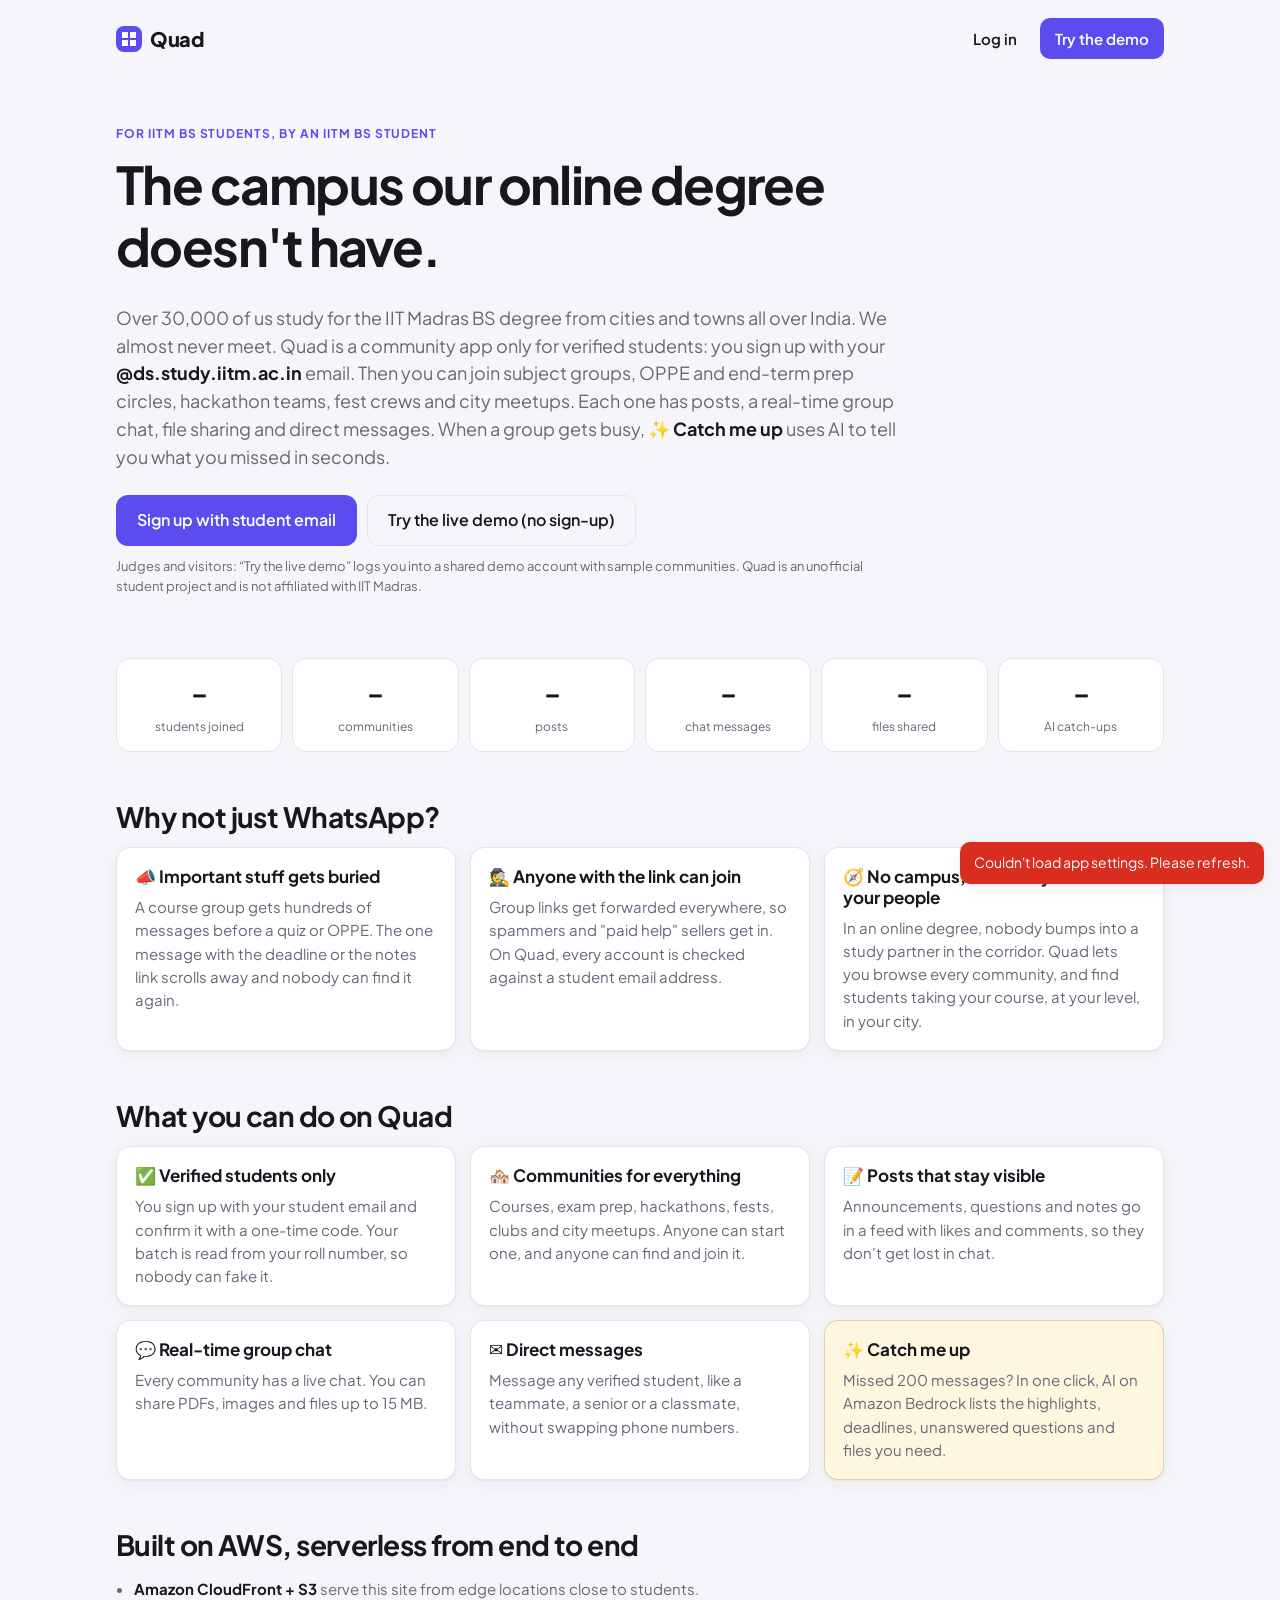
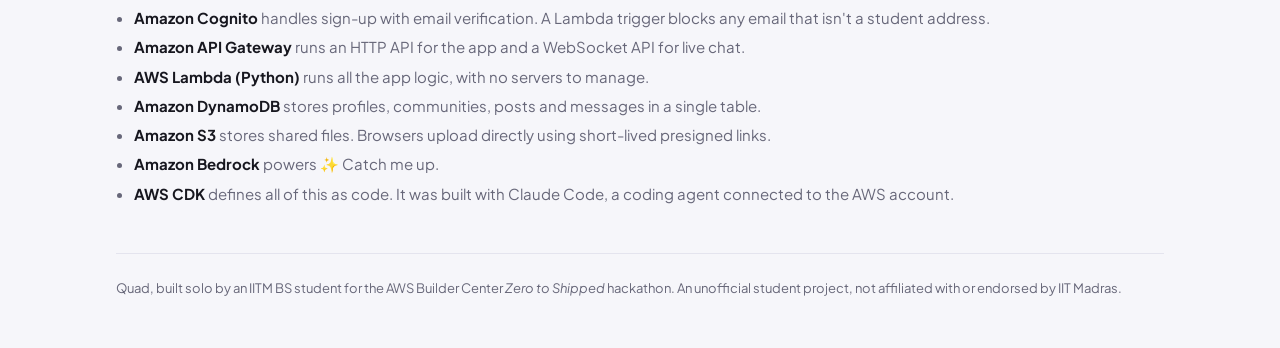
==== frontend/index.html @ baec516e "Quad: community app for IITM BS students (backend, CDK infra, frontend, seed) Co-Authored-By: Claude" ====
<!doctype html>
<html lang="en">
<head>
  <meta charset="utf-8">
  <meta name="viewport" content="width=device-width, initial-scale=1">
  <title>Quad — IITM BS student community</title>
  <meta name="description" content="Quad is a community app only for verified IIT Madras BS degree students: course groups, exam prep, hackathon teams, fests and city meetups with posts, real-time group chat, file sharing, direct messages and an AI 'Catch me up' that summarises what you missed. Built on AWS. Unofficial student project.">
  <meta property="og:title" content="Quad — the campus our online degree doesn't have">
  <meta property="og:description" content="Verified-students-only communities with posts, real-time chat, file sharing, DMs and AI catch-ups. Built on AWS.">
  <meta name="theme-color" content="#5b4cf0">
  <link rel="icon" href="data:image/svg+xml,%3Csvg xmlns='http://www.w3.org/2000/svg' viewBox='0 0 64 64'%3E%3Crect width='64' height='64' rx='16' fill='%235b4cf0'/%3E%3Cpath d='M18 18h12v12H18zM34 18h12v12H34zM18 34h12v12H18zM34 34h12v12H34z' fill='white'/%3E%3C/svg%3E">
  <link rel="preconnect" href="https://fonts.googleapis.com">
  <link rel="preconnect" href="https://fonts.gstatic.com" crossorigin>
  <link href="https://fonts.googleapis.com/css2?family=Plus+Jakarta+Sans:wght@400;500;600;700;800&display=swap" rel="stylesheet">
  <link rel="stylesheet" href="styles.css">
</head>
<body>

<!-- ================= Public landing page (readable without JavaScript or login) ================= -->
<div id="landing">
  <header class="lp-nav">
    <a class="brand" href="#"><span class="logo"></span>Quad</a>
    <nav>
      <button class="btn ghost" data-action="open-login">Log in</button>
      <button class="btn primary" data-action="demo">Try the demo</button>
    </nav>
  </header>

  <main>
    <section class="hero">
      <p class="eyebrow">For IITM BS students, by an IITM BS student</p>
      <h1>The campus our online degree doesn't have.</h1>
      <p class="lead">Over 30,000 of us study for the IIT Madras BS degree from cities and towns all over India. We almost never meet.
        Quad is a community app only for verified students: you sign up with your <b>@ds.study.iitm.ac.in</b> email.
        Then you can join subject groups, OPPE and end-term prep circles, hackathon teams, fest crews and city meetups.
        Each one has posts, a real-time group chat, file sharing and direct messages.
        When a group gets busy, <strong>✨ Catch me up</strong> uses AI to tell you what you missed in seconds.</p>
      <div class="cta-row">
        <button class="btn primary lg" data-action="open-signup">Sign up with student email</button>
        <button class="btn outline lg" data-action="demo">Try the live demo (no sign-up)</button>
      </div>
      <p class="fine">Judges and visitors: “Try the live demo” logs you into a shared demo account with sample communities.
        Quad is an unofficial student project and is not affiliated with IIT Madras.</p>
    </section>

    <section class="stats" aria-label="Live usage">
      <div><b data-stat="users">–</b><span>students joined</span></div>
      <div><b data-stat="communities">–</b><span>communities</span></div>
      <div><b data-stat="posts">–</b><span>posts</span></div>
      <div><b data-stat="messages">–</b><span>chat messages</span></div>
      <div><b data-stat="files">–</b><span>files shared</span></div>
      <div><b data-stat="catchups">–</b><span>AI catch-ups</span></div>
    </section>

    <section class="block">
      <h2>Why not just WhatsApp?</h2>
      <div class="grid3">
        <article class="card">
          <h3>📣 Important stuff gets buried</h3>
          <p>A course group gets hundreds of messages before a quiz or OPPE. The one message with the deadline or the notes link scrolls away and nobody can find it again.</p>
        </article>
        <article class="card">
          <h3>🕵️ Anyone with the link can join</h3>
          <p>Group links get forwarded everywhere, so spammers and "paid help" sellers get in. On Quad, every account is checked against a student email address.</p>
        </article>
        <article class="card">
          <h3>🧭 No campus, so no way to find your people</h3>
          <p>In an online degree, nobody bumps into a study partner in the corridor. Quad lets you browse every community, and find students taking your course, at your level, in your city.</p>
        </article>
      </div>
    </section>

    <section class="block">
      <h2>What you can do on Quad</h2>
      <div class="grid3">
        <article class="card"><h3>✅ Verified students only</h3><p>You sign up with your student email and confirm it with a one-time code. Your batch is read from your roll number, so nobody can fake it.</p></article>
        <article class="card"><h3>🏘️ Communities for everything</h3><p>Courses, exam prep, hackathons, fests, clubs and city meetups. Anyone can start one, and anyone can find and join it.</p></article>
        <article class="card"><h3>📝 Posts that stay visible</h3><p>Announcements, questions and notes go in a feed with likes and comments, so they don't get lost in chat.</p></article>
        <article class="card"><h3>💬 Real-time group chat</h3><p>Every community has a live chat. You can share PDFs, images and files up to 15 MB.</p></article>
        <article class="card"><h3>✉️ Direct messages</h3><p>Message any verified student, like a teammate, a senior or a classmate, without swapping phone numbers.</p></article>
        <article class="card ai"><h3>✨ Catch me up</h3><p>Missed 200 messages? In one click, AI on Amazon Bedrock lists the highlights, deadlines, unanswered questions and files you need.</p></article>
      </div>
    </section>

    <section class="block">
      <h2>Built on AWS, serverless from end to end</h2>
      <ul class="aws">
        <li><b>Amazon CloudFront + S3</b> serve this site from edge locations close to students.</li>
        <li><b>Amazon Cognito</b> handles sign-up with email verification. A Lambda trigger blocks any email that isn't a student address.</li>
        <li><b>Amazon API Gateway</b> runs an HTTP API for the app and a WebSocket API for live chat.</li>
        <li><b>AWS Lambda (Python)</b> runs all the app logic, with no servers to manage.</li>
        <li><b>Amazon DynamoDB</b> stores profiles, communities, posts and messages in a single table.</li>
        <li><b>Amazon S3</b> stores shared files. Browsers upload directly using short-lived presigned links.</li>
        <li><b>Amazon Bedrock</b> powers ✨ Catch me up.</li>
        <li><b>AWS CDK</b> defines all of this as code. It was built with Claude Code, a coding agent connected to the AWS account.</li>
      </ul>
    </section>
  </main>

  <footer class="lp-foot">
    <p>Quad, built solo by an IITM BS student for the AWS Builder Center <em>Zero to Shipped</em> hackathon.
      An unofficial student project, not affiliated with or endorsed by IIT Madras.</p>
  </footer>
</div>

<!-- ================= App (after login) ================= -->
<div id="app" hidden>
  <aside id="sidebar">
    <a class="brand" href="#/"><span class="logo"></span>Quad</a>
    <nav class="side-nav">
      <a href="#/" data-nav="home">🏠 <span>Home</span></a>
      <a href="#/explore" data-nav="explore">🧭 <span>Explore</span></a>
      <a href="#/messages" data-nav="messages">💬 <span>Messages</span> <i id="dm-badge" class="badge" hidden></i></a>
      <a href="#/me" data-nav="me">👤 <span>Profile</span></a>
    </nav>
    <p class="side-label">Your communities</p>
    <div id="my-comms" class="side-comms"></div>
    <div class="side-foot">
      <div id="side-me"></div>
      <button class="btn ghost sm" data-action="logout">Log out</button>
    </div>
  </aside>
  <div id="scrim" data-action="close-menu"></div>
  <div class="main-wrap">
    <header class="topbar">
      <button class="icon-btn" data-action="open-menu" aria-label="Menu">☰</button>
      <a class="brand" href="#/"><span class="logo"></span>Quad</a>
      <span></span>
    </header>
    <div id="demo-banner" class="demo-banner" hidden>
      👋 You're in the shared <b>demo account</b>. To get your own profile, <a href="#" data-action="logout-signup">sign up with your college email</a>.
    </div>
    <main id="view"></main>
  </div>
</div>

<dialog id="modal"><div id="modal-body"></div></dialog>
<div id="toasts"></div>

<noscript><p class="noscript">Quad needs JavaScript to run the app. Everything above describes what it does.</p></noscript>
<script type="module" src="app.js"></script>
</body>
</html>
---- frontend/styles.css ----
:root {
  --bg: #f6f6fa;
  --surface: #ffffff;
  --surface-2: #f0f0f6;
  --text: #17171f;
  --muted: #676779;
  --border: #e4e4ee;
  --primary: #5b4cf0;
  --primary-soft: #ecebff;
  --primary-ink: #ffffff;
  --ai: #c27803;
  --ai-soft: #fff6e0;
  --danger: #d92d20;
  --ok: #12804a;
  --radius: 14px;
  --shadow: 0 1px 2px rgba(20, 20, 40, .05), 0 4px 16px rgba(20, 20, 40, .05);
  --font: "Plus Jakarta Sans", system-ui, -apple-system, "Segoe UI", Roboto, sans-serif;
}
@media (prefers-color-scheme: dark) {
  :root {
    --bg: #0e0e13;
    --surface: #17171f;
    --surface-2: #20202b;
    --text: #ececf4;
    --muted: #9b9bb0;
    --border: #2b2b38;
    --primary: #8b7dff;
    --primary-soft: #26234a;
    --primary-ink: #0e0e13;
    --ai: #f5b84a;
    --ai-soft: #2d2412;
    --danger: #ff6b5e;
    --ok: #4ade80;
    --shadow: 0 1px 2px rgba(0, 0, 0, .3);
  }
}

* { box-sizing: border-box; }
html, body { margin: 0; }
body { background: var(--bg); color: var(--text); font: 15px/1.55 var(--font); -webkit-font-smoothing: antialiased; }
a { color: var(--primary); text-decoration: none; }
a:hover { text-decoration: underline; }
h1, h2, h3 { line-height: 1.2; margin: 0 0 .5em; }
p { margin: 0 0 .75em; }
img { max-width: 100%; }
[hidden] { display: none !important; }

/* ---------- buttons & inputs ---------- */
.btn { font: inherit; font-weight: 600; border: 1px solid transparent; border-radius: 10px; padding: 8px 14px; cursor: pointer; background: var(--surface-2); color: var(--text); display: inline-flex; align-items: center; gap: 6px; white-space: nowrap; }
.btn:hover { filter: brightness(.97); }
.btn:disabled { opacity: .55; cursor: default; }
.btn.primary { background: var(--primary); color: var(--primary-ink); }
.btn.outline { background: transparent; border-color: var(--border); }
.btn.ghost { background: transparent; }
.btn.ai { background: var(--ai-soft); color: var(--ai); border-color: color-mix(in srgb, var(--ai) 35%, transparent); }
.btn.danger { color: var(--danger); }
.btn.lg { padding: 12px 20px; font-size: 16px; border-radius: 12px; }
.btn.sm { padding: 5px 10px; font-size: 13px; }
.icon-btn { font: inherit; background: none; border: 0; font-size: 20px; cursor: pointer; color: var(--text); padding: 6px 10px; border-radius: 8px; }
.icon-btn:hover { background: var(--surface-2); }

input, textarea, select { font: inherit; color: var(--text); background: var(--surface); border: 1px solid var(--border); border-radius: 10px; padding: 9px 12px; width: 100%; }
textarea { resize: vertical; min-height: 44px; }
input:focus, textarea:focus, select:focus { outline: 2px solid color-mix(in srgb, var(--primary) 45%, transparent); border-color: var(--primary); }
label { display: block; font-weight: 600; font-size: 13px; margin: 12px 0 4px; }
.hint { color: var(--muted); font-size: 13px; }
.error { color: var(--danger); font-size: 14px; min-height: 1em; }

.brand { display: inline-flex; align-items: center; gap: 8px; font-weight: 800; font-size: 20px; color: var(--text); letter-spacing: -.02em; }
.brand:hover { text-decoration: none; }
.logo { width: 26px; height: 26px; border-radius: 8px; background: var(--primary); display: inline-block; position: relative; }
.logo::after { content: ""; position: absolute; inset: 6px; background:
  linear-gradient(var(--primary-ink), var(--primary-ink)) 0 0 / 6px 6px no-repeat,
  linear-gradient(var(--primary-ink), var(--primary-ink)) 100% 0 / 6px 6px no-repeat,
  linear-gradient(var(--primary-ink), var(--primary-ink)) 0 100% / 6px 6px no-repeat,
  linear-gradient(var(--primary-ink), var(--primary-ink)) 100% 100% / 6px 6px no-repeat; }

/* ---------- landing ---------- */
#landing { max-width: 1080px; margin: 0 auto; padding: 0 16px; }
.lp-nav { display: flex; justify-content: space-between; align-items: center; padding: 18px 0; }
.lp-nav nav { display: flex; gap: 8px; }
.hero { padding: 48px 0 24px; max-width: 780px; }
.hero h1 { font-size: clamp(32px, 5vw, 52px); letter-spacing: -.03em; }
.eyebrow { color: var(--primary); font-weight: 700; text-transform: uppercase; letter-spacing: .08em; font-size: 12px; }
.lead { font-size: 18px; color: var(--muted); }
.lead b, .lead strong { color: var(--text); }
.cta-row { display: flex; flex-wrap: wrap; gap: 10px; margin: 24px 0 10px; }
.fine { color: var(--muted); font-size: 13px; }
.stats { display: grid; grid-template-columns: repeat(6, 1fr); gap: 10px; margin: 28px 0; }
.stats div { background: var(--surface); border: 1px solid var(--border); border-radius: var(--radius); padding: 14px; text-align: center; }
.stats b { display: block; font-size: 26px; letter-spacing: -.02em; }
.stats span { color: var(--muted); font-size: 12px; }
.block { margin: 48px 0; }
.block h2 { font-size: 28px; letter-spacing: -.02em; }
.grid3 { display: grid; grid-template-columns: repeat(3, 1fr); gap: 14px; }
.card { background: var(--surface); border: 1px solid var(--border); border-radius: var(--radius); padding: 18px; box-shadow: var(--shadow); }
.card h3 { font-size: 17px; }
.card p { color: var(--muted); margin: 0; }
.card.ai { background: var(--ai-soft); border-color: color-mix(in srgb, var(--ai) 30%, transparent); }
.aws { padding-left: 18px; color: var(--muted); }
.aws li { margin: 6px 0; }
.aws b { color: var(--text); }
.lp-foot { border-top: 1px solid var(--border); padding: 24px 0 40px; color: var(--muted); font-size: 13px; }
@media (max-width: 820px) { .grid3 { grid-template-columns: 1fr; } .stats { grid-template-columns: repeat(3, 1fr); } }

/* ---------- app shell ---------- */
#app { display: flex; min-height: 100vh; }
#sidebar { width: 260px; flex-shrink: 0; background: var(--surface); border-right: 1px solid var(--border); padding: 18px 14px; display: flex; flex-direction: column; gap: 6px; position: sticky; top: 0; height: 100vh; overflow-y: auto; }
#sidebar .brand { padding: 0 8px 12px; }
.side-nav a, .side-comms a { display: flex; align-items: center; gap: 10px; padding: 8px 10px; border-radius: 10px; color: var(--text); font-weight: 500; }
.side-nav a:hover, .side-comms a:hover { background: var(--surface-2); text-decoration: none; }
.side-nav a.active, .side-comms a.active { background: var(--primary-soft); color: var(--primary); font-weight: 700; }
.side-label { margin: 16px 10px 4px; font-size: 12px; font-weight: 700; color: var(--muted); text-transform: uppercase; letter-spacing: .06em; }
.side-comms { display: flex; flex-direction: column; gap: 2px; }
.side-comms a span { overflow: hidden; text-overflow: ellipsis; white-space: nowrap; }
.side-foot { margin-top: auto; padding-top: 12px; border-top: 1px solid var(--border); display: flex; align-items: center; justify-content: space-between; gap: 8px; }
.badge { background: var(--danger); color: #fff; font-style: normal; font-size: 11px; font-weight: 700; border-radius: 99px; padding: 1px 7px; margin-left: auto; }
.main-wrap { flex: 1; min-width: 0; display: flex; flex-direction: column; }
.topbar { display: none; }
#view { padding: 24px; max-width: 920px; width: 100%; margin: 0 auto; flex: 1; display: flex; flex-direction: column; }
#scrim { display: none; }
.demo-banner { background: var(--ai-soft); color: var(--text); padding: 8px 16px; font-size: 14px; text-align: center; border-bottom: 1px solid var(--border); }

@media (max-width: 860px) {
  #sidebar { position: fixed; left: 0; top: 0; z-index: 30; transform: translateX(-100%); transition: transform .2s; box-shadow: var(--shadow); }
  body.menu-open #sidebar { transform: none; }
  body.menu-open #scrim { display: block; position: fixed; inset: 0; background: rgba(0,0,0,.35); z-index: 20; }
  .topbar { display: flex; justify-content: space-between; align-items: center; padding: 8px 10px; background: var(--surface); border-bottom: 1px solid var(--border); position: sticky; top: 0; z-index: 10; }
  #view { padding: 16px; }
}

/* ---------- common app pieces ---------- */
.page-head { display: flex; justify-content: space-between; align-items: flex-start; gap: 12px; margin-bottom: 16px; flex-wrap: wrap; }
.page-head h1 { font-size: 26px; letter-spacing: -.02em; margin: 0; }
.section-title { font-size: 16px; margin: 24px 0 10px; }
.empty { text-align: center; color: var(--muted); padding: 32px 16px; background: var(--surface); border: 1px dashed var(--border); border-radius: var(--radius); }
.loading { color: var(--muted); padding: 24px; text-align: center; }
.row { display: flex; align-items: center; gap: 10px; }
.grow { flex: 1; min-width: 0; }
.muted { color: var(--muted); }
.small { font-size: 13px; }
.chips { display: flex; flex-wrap: wrap; gap: 6px; }
.chip { background: var(--surface-2); border: 1px solid var(--border); border-radius: 99px; padding: 2px 10px; font-size: 12px; font-weight: 600; color: var(--muted); }
.chip.on { background: var(--primary-soft); color: var(--primary); border-color: transparent; }
button.chip { cursor: pointer; font-family: inherit; }
.tag { font-size: 11px; font-weight: 700; padding: 1px 7px; border-radius: 6px; background: var(--surface-2); color: var(--muted); text-transform: uppercase; letter-spacing: .04em; }
.tag.sample { background: var(--ai-soft); color: var(--ai); }
.tag.verified { background: color-mix(in srgb, var(--ok) 14%, transparent); color: var(--ok); }

.avatar { width: 36px; height: 36px; border-radius: 50%; display: inline-grid; place-items: center; color: #fff; font-weight: 700; font-size: 14px; flex-shrink: 0; }
.avatar.sm { width: 28px; height: 28px; font-size: 12px; }
.avatar.lg { width: 64px; height: 64px; font-size: 24px; }

.comm-grid { display: grid; grid-template-columns: repeat(auto-fill, minmax(240px, 1fr)); gap: 12px; }
.comm-card { background: var(--surface); border: 1px solid var(--border); border-radius: var(--radius); padding: 16px; display: flex; flex-direction: column; gap: 8px; box-shadow: var(--shadow); color: var(--text); }
.comm-card:hover { text-decoration: none; border-color: color-mix(in srgb, var(--primary) 40%, var(--border)); }
.comm-card h3 { font-size: 16px; margin: 0; }
.comm-card p { color: var(--muted); font-size: 14px; margin: 0; display: -webkit-box; -webkit-line-clamp: 2; -webkit-box-orient: vertical; overflow: hidden; }
.comm-emoji { font-size: 22px; }

.comm-head { background: var(--surface); border: 1px solid var(--border); border-radius: var(--radius); padding: 18px; margin-bottom: 14px; box-shadow: var(--shadow); }
.comm-head h1 { font-size: 24px; margin: 4px 0; }
.comm-head .actions { display: flex; gap: 8px; flex-wrap: wrap; margin-top: 12px; }
.tabs { display: flex; gap: 4px; border-bottom: 1px solid var(--border); margin-bottom: 14px; }
.tabs a { padding: 8px 14px; color: var(--muted); font-weight: 600; border-bottom: 2px solid transparent; margin-bottom: -1px; }
.tabs a:hover { text-decoration: none; color: var(--text); }
.tabs a.active { color: var(--primary); border-color: var(--primary); }

/* posts */
.composer { background: var(--surface); border: 1px solid var(--border); border-radius: var(--radius); padding: 12px; margin-bottom: 14px; }
.composer textarea { border: 0; padding: 4px; min-height: 60px; background: transparent; }
.composer textarea:focus { outline: none; }
.composer .bar { display: flex; justify-content: space-between; align-items: center; gap: 8px; margin-top: 6px; }
.pending { display: flex; flex-wrap: wrap; gap: 6px; margin-top: 6px; }
.post { background: var(--surface); border: 1px solid var(--border); border-radius: var(--radius); padding: 14px 16px; margin-bottom: 12px; box-shadow: var(--shadow); }
.post-head { display: flex; gap: 10px; align-items: center; margin-bottom: 8px; }
.post-head .who { font-weight: 700; }
.post-text { white-space: pre-wrap; word-wrap: break-word; }
.post-actions { display: flex; gap: 4px; margin-top: 8px; }
.post-actions .btn { background: transparent; color: var(--muted); font-weight: 600; }
.post-actions .btn.liked { color: var(--danger); }
.comments { border-top: 1px solid var(--border); margin-top: 10px; padding-top: 10px; display: flex; flex-direction: column; gap: 8px; }
.comment { display: flex; gap: 8px; }
.comment .bubble { background: var(--surface-2); border-radius: 12px; padding: 6px 10px; }
.comment form { display: flex; gap: 6px; }

.atts { display: flex; flex-wrap: wrap; gap: 8px; margin-top: 8px; }
.att-img { max-width: 260px; max-height: 220px; border-radius: 10px; border: 1px solid var(--border); display: block; object-fit: cover; }
.att-file { display: inline-flex; align-items: center; gap: 8px; padding: 8px 12px; border: 1px solid var(--border); border-radius: 10px; background: var(--surface-2); color: var(--text); font-size: 14px; max-width: 100%; }
.att-file:hover { text-decoration: none; border-color: var(--primary); }
.att-file span { overflow: hidden; text-overflow: ellipsis; white-space: nowrap; }

/* chat */
.chat { display: flex; flex-direction: column; background: var(--surface); border: 1px solid var(--border); border-radius: var(--radius); height: calc(100vh - 290px); min-height: 380px; }
.chat.dm { height: calc(100vh - 150px); }
.chat-head { padding: 12px 16px; border-bottom: 1px solid var(--border); display: flex; align-items: center; gap: 10px; }
.chat-log { flex: 1; overflow-y: auto; padding: 14px 16px; display: flex; flex-direction: column; gap: 2px; }
.msg { display: flex; gap: 8px; max-width: 80%; margin-top: 8px; }
.msg.cont { margin-top: 0; }
.msg.cont .avatar { visibility: hidden; height: 0; }
.msg .bubble { background: var(--surface-2); border-radius: 14px; padding: 7px 12px; white-space: pre-wrap; word-wrap: break-word; }
.msg .meta { font-size: 12px; color: var(--muted); margin-bottom: 2px; }
.msg.mine { align-self: flex-end; flex-direction: row-reverse; }
.msg.mine .bubble { background: var(--primary); color: var(--primary-ink); }
.msg.mine .bubble a { color: inherit; text-decoration: underline; }
.msg.mine .meta { text-align: right; }
.chat-form { border-top: 1px solid var(--border); padding: 10px; }
.chat-form .row textarea { min-height: 42px; max-height: 140px; }
.day-sep { text-align: center; font-size: 12px; color: var(--muted); margin: 14px 0 4px; }

/* lists */
.list { background: var(--surface); border: 1px solid var(--border); border-radius: var(--radius); overflow: hidden; }
.list-item { display: flex; align-items: center; gap: 12px; padding: 12px 16px; border-bottom: 1px solid var(--border); color: var(--text); }
.list-item:last-child { border-bottom: 0; }
a.list-item:hover { background: var(--surface-2); text-decoration: none; }
.list-item .title { font-weight: 700; }
.list-item .sub { color: var(--muted); font-size: 13px; overflow: hidden; text-overflow: ellipsis; white-space: nowrap; }

.profile-card { background: var(--surface); border: 1px solid var(--border); border-radius: var(--radius); padding: 20px; box-shadow: var(--shadow); }
.form-grid { display: grid; grid-template-columns: 1fr 1fr; gap: 0 14px; }
@media (max-width: 600px) { .form-grid { grid-template-columns: 1fr; } }

/* modal */
dialog { border: 0; border-radius: 18px; padding: 0; width: min(560px, calc(100vw - 32px)); background: var(--surface); color: var(--text); box-shadow: 0 20px 60px rgba(0,0,0,.25); }
dialog::backdrop { background: rgba(10, 10, 20, .45); }
#modal-body { padding: 22px; max-height: 85vh; overflow-y: auto; }
.modal-head { display: flex; justify-content: space-between; align-items: center; margin-bottom: 8px; }
.modal-head h2 { margin: 0; font-size: 20px; }
.modal-actions { display: flex; justify-content: flex-end; gap: 8px; margin-top: 18px; }
.switch { text-align: center; margin-top: 14px; font-size: 14px; color: var(--muted); }

/* catch me up */
.cmu-windows { display: flex; gap: 6px; flex-wrap: wrap; margin: 10px 0 16px; }
.cmu-counts { color: var(--muted); font-size: 13px; margin-bottom: 12px; }
.cmu-tldr { background: var(--ai-soft); border-radius: 12px; padding: 12px 14px; font-weight: 600; margin-bottom: 14px; }
.cmu h3 { font-size: 14px; text-transform: uppercase; letter-spacing: .05em; color: var(--muted); margin: 16px 0 6px; }
.cmu ul { margin: 0; padding-left: 18px; }
.cmu li { margin: 6px 0; }
.cmu .mood { color: var(--muted); font-style: italic; margin-top: 14px; }
.shimmer { height: 14px; border-radius: 6px; margin: 10px 0; background: linear-gradient(90deg, var(--surface-2), var(--border), var(--surface-2)); background-size: 200% 100%; animation: sh 1.2s infinite; }
@keyframes sh { to { background-position: -200% 0; } }

/* toasts */
#toasts { position: fixed; bottom: 16px; right: 16px; display: flex; flex-direction: column; gap: 8px; z-index: 100; }
.toast { background: var(--text); color: var(--bg); padding: 10px 14px; border-radius: 10px; font-size: 14px; box-shadow: var(--shadow); max-width: 320px; cursor: pointer; }
.toast.err { background: var(--danger); color: #fff; }
.noscript { text-align: center; padding: 16px; }
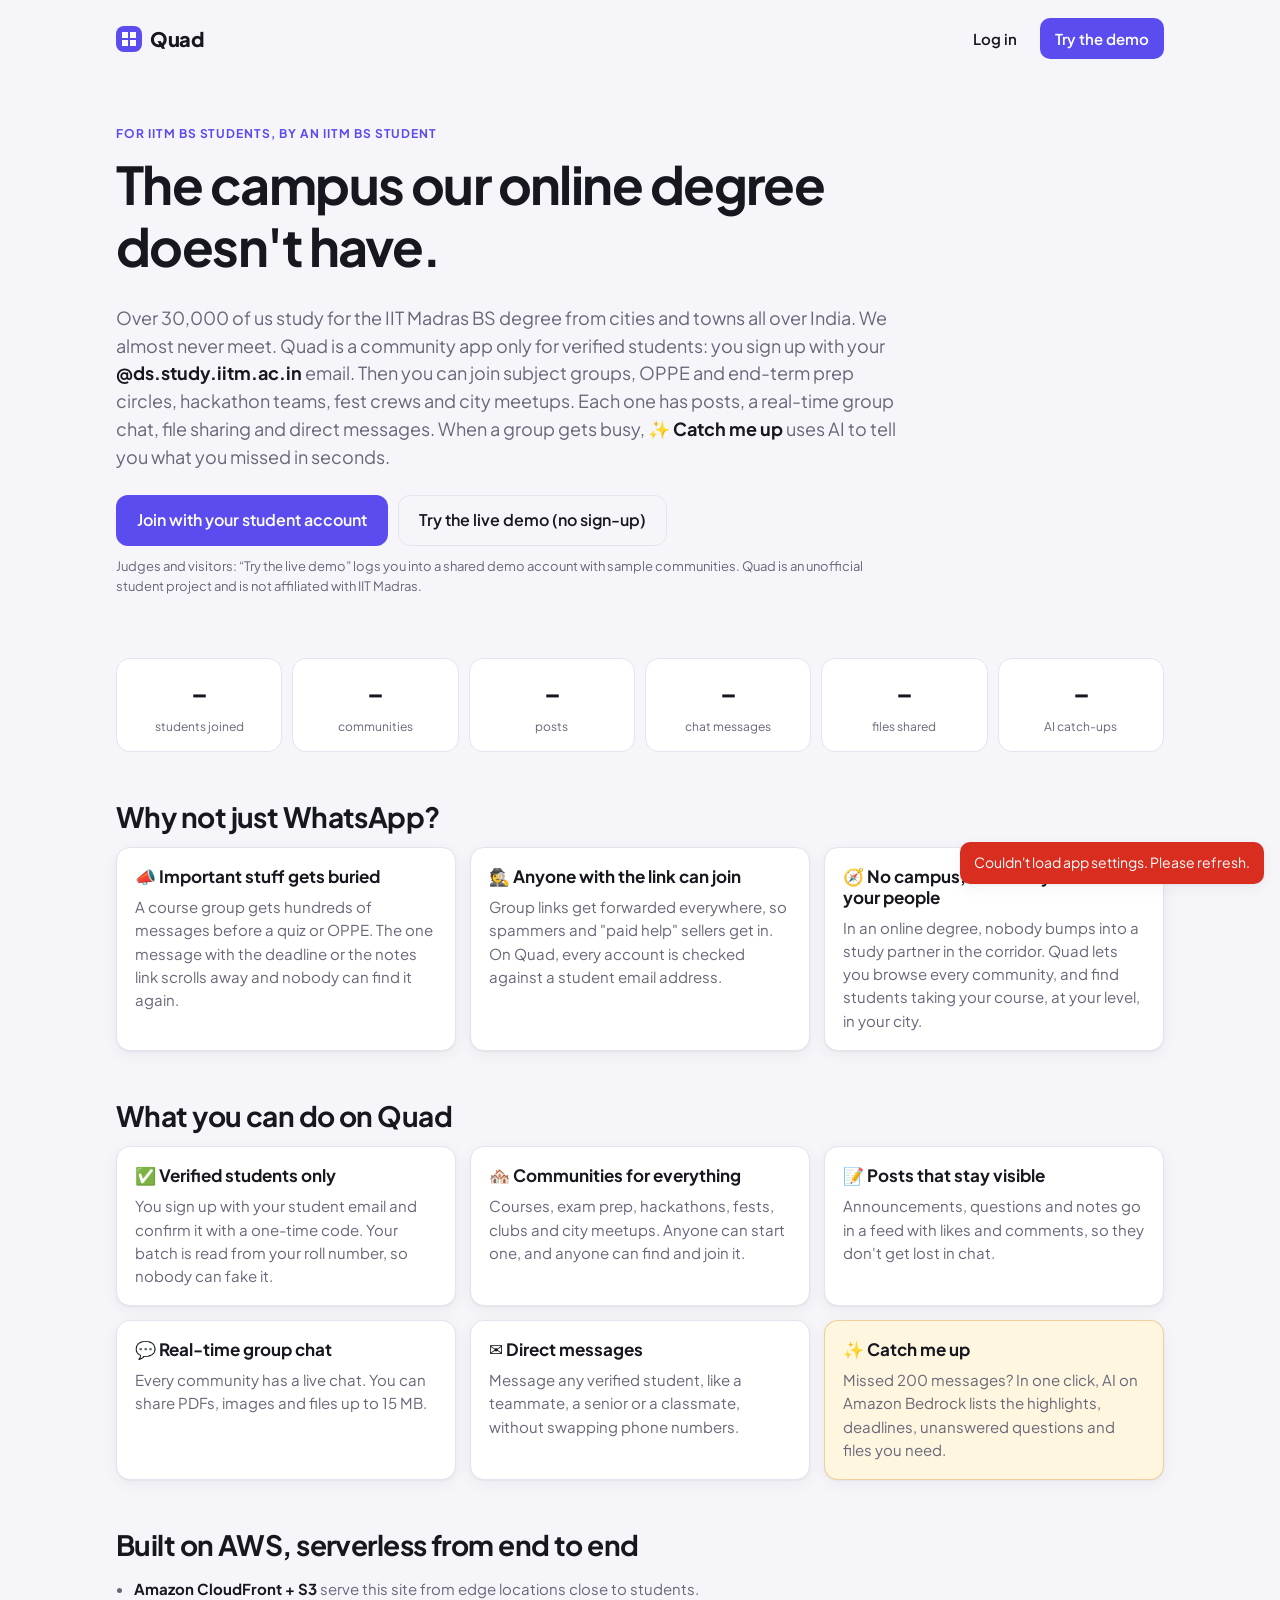
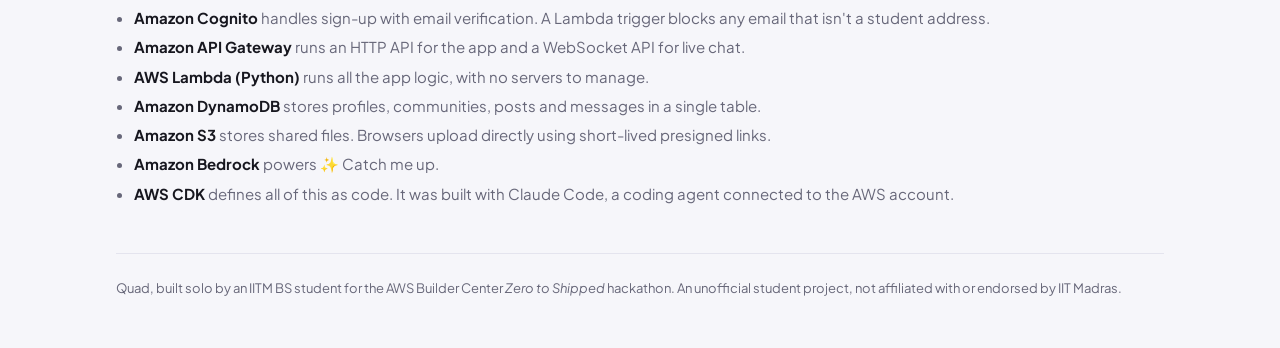
==== commit b4a0ee42: "Add Continue with Google sign-in (Cognito OAuth + PKCE) after verification emails failed to arrive C" ====
--- a/frontend/index.html
+++ b/frontend/index.html
@@ -36,7 +36,7 @@
         Each one has posts, a real-time group chat, file sharing and direct messages.
         When a group gets busy, <strong>✨ Catch me up</strong> uses AI to tell you what you missed in seconds.</p>
       <div class="cta-row">
-        <button class="btn primary lg" data-action="open-signup">Sign up with student email</button>
+        <button class="btn primary lg" data-action="open-signup">Join with your student account</button>
         <button class="btn outline lg" data-action="demo">Try the live demo (no sign-up)</button>
       </div>
       <p class="fine">Judges and visitors: “Try the live demo” logs you into a shared demo account with sample communities.
--- a/frontend/styles.css
+++ b/frontend/styles.css
@@ -55,6 +55,10 @@
 .btn.ai { background: var(--ai-soft); color: var(--ai); border-color: color-mix(in srgb, var(--ai) 35%, transparent); }
 .btn.danger { color: var(--danger); }
 .btn.lg { padding: 12px 20px; font-size: 16px; border-radius: 12px; }
+.btn.google { width: 100%; justify-content: center; gap: 10px; background: var(--surface); color: var(--text); border-color: var(--border); margin: 10px 0 4px; box-shadow: var(--shadow); }
+.btn.google:hover { border-color: var(--primary); }
+.divider { display: flex; align-items: center; gap: 10px; color: var(--muted); font-size: 13px; margin: 14px 0 0; }
+.divider::before, .divider::after { content: ""; flex: 1; border-top: 1px solid var(--border); }
 .btn.sm { padding: 5px 10px; font-size: 13px; }
 .icon-btn { font: inherit; background: none; border: 0; font-size: 20px; cursor: pointer; color: var(--text); padding: 6px 10px; border-radius: 8px; }
 .icon-btn:hover { background: var(--surface-2); }
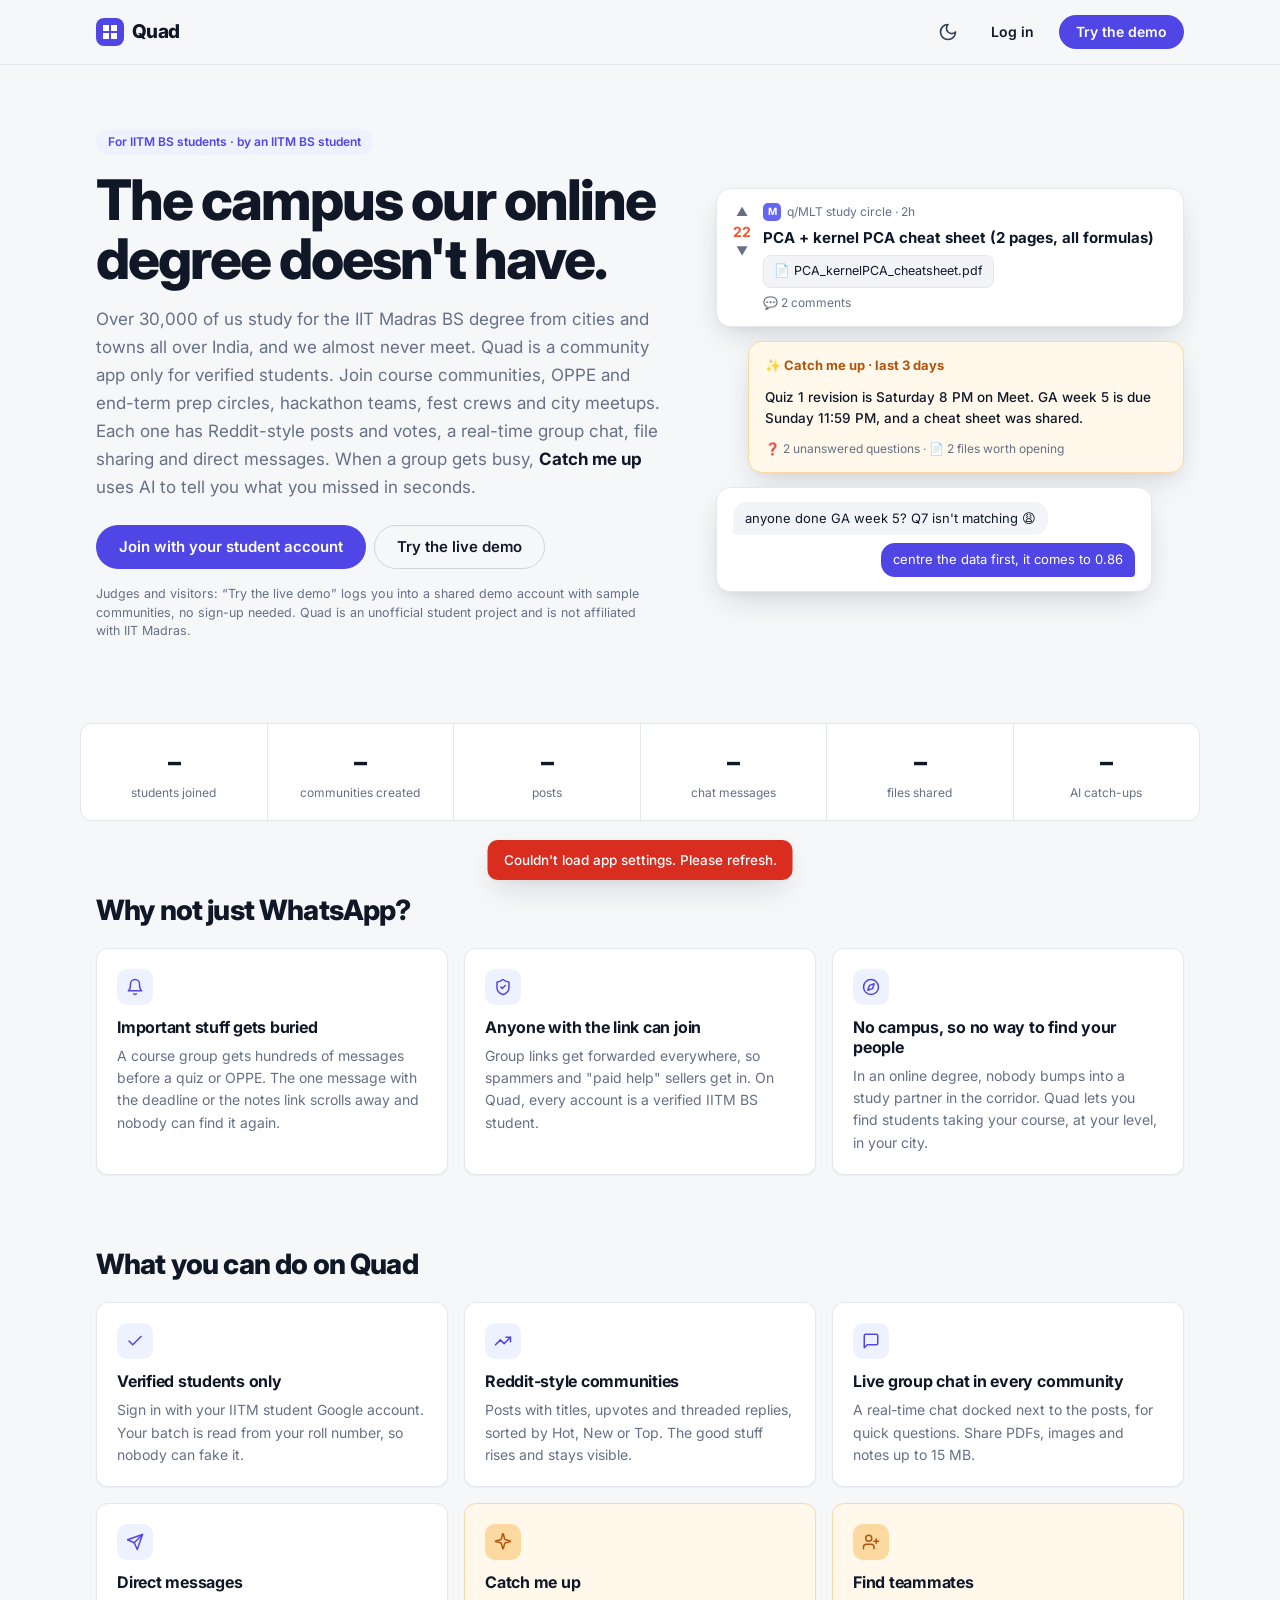
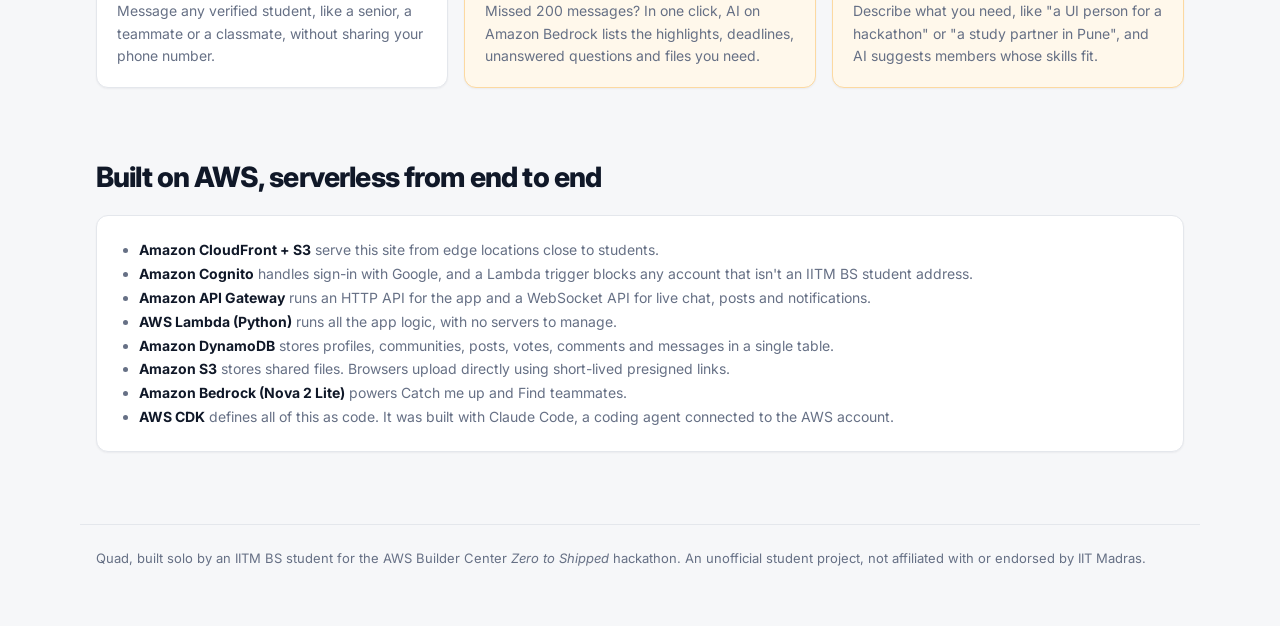
==== commit 6dca03d8: "Redesign + Reddit-style communities: votes, Hot/New/Top, threads, docked live chat, notifications, s" ====
--- a/frontend/index.html
+++ b/frontend/index.html
@@ -4,14 +4,23 @@
   <meta charset="utf-8">
   <meta name="viewport" content="width=device-width, initial-scale=1">
   <title>Quad — IITM BS student community</title>
-  <meta name="description" content="Quad is a community app only for verified IIT Madras BS degree students: course groups, exam prep, hackathon teams, fests and city meetups with posts, real-time group chat, file sharing, direct messages and an AI 'Catch me up' that summarises what you missed. Built on AWS. Unofficial student project.">
+  <meta name="description" content="Quad is a community app only for verified IIT Madras BS degree students: course communities, exam prep, hackathon teams, fests and city meetups with Reddit-style posts and votes, real-time group chat, file sharing, direct messages and AI features ('Catch me up' and 'Find teammates') built on Amazon Bedrock. Unofficial student project.">
   <meta property="og:title" content="Quad — the campus our online degree doesn't have">
-  <meta property="og:description" content="Verified-students-only communities with posts, real-time chat, file sharing, DMs and AI catch-ups. Built on AWS.">
-  <meta name="theme-color" content="#5b4cf0">
-  <link rel="icon" href="data:image/svg+xml,%3Csvg xmlns='http://www.w3.org/2000/svg' viewBox='0 0 64 64'%3E%3Crect width='64' height='64' rx='16' fill='%235b4cf0'/%3E%3Cpath d='M18 18h12v12H18zM34 18h12v12H34zM18 34h12v12H18zM34 34h12v12H34z' fill='white'/%3E%3C/svg%3E">
+  <meta property="og:description" content="Verified-students-only communities with posts, votes, real-time chat, file sharing, DMs and AI catch-ups. Built on AWS.">
+  <meta name="theme-color" content="#4f46e5">
+  <link rel="icon" href="data:image/svg+xml,%3Csvg xmlns='http://www.w3.org/2000/svg' viewBox='0 0 64 64'%3E%3Crect width='64' height='64' rx='16' fill='%234f46e5'/%3E%3Cpath d='M18 18h12v12H18zM34 18h12v12H34zM18 34h12v12H18zM34 34h12v12H34z' fill='white'/%3E%3C/svg%3E">
+  <script>
+    // apply the saved (or system) theme before first paint, so there's no flash
+    (function () {
+      var t = null;
+      try { t = localStorage.getItem("quad.theme"); } catch (e) {}
+      if (t !== "light" && t !== "dark") t = window.matchMedia && matchMedia("(prefers-color-scheme: dark)").matches ? "dark" : "light";
+      document.documentElement.dataset.theme = t;
+    })();
+  </script>
   <link rel="preconnect" href="https://fonts.googleapis.com">
   <link rel="preconnect" href="https://fonts.gstatic.com" crossorigin>
-  <link href="https://fonts.googleapis.com/css2?family=Plus+Jakarta+Sans:wght@400;500;600;700;800&display=swap" rel="stylesheet">
+  <link href="https://fonts.googleapis.com/css2?family=Inter:wght@400;500;600;700;800&display=swap" rel="stylesheet">
   <link rel="stylesheet" href="styles.css">
 </head>
 <body>
@@ -19,85 +28,105 @@
 <!-- ================= Public landing page (readable without JavaScript or login) ================= -->
 <div id="landing">
   <header class="lp-nav">
-    <a class="brand" href="#"><span class="logo"></span>Quad</a>
-    <nav>
-      <button class="btn ghost" data-action="open-login">Log in</button>
-      <button class="btn primary" data-action="demo">Try the demo</button>
-    </nav>
+    <div class="lp-wrap row-between">
+      <a class="brand" href="#"><span class="logo"></span>Quad</a>
+      <nav class="row gap-8">
+        <button class="icon-btn" data-action="theme" aria-label="Toggle dark mode" data-icon="theme"></button>
+        <button class="btn ghost" data-action="open-login">Log in</button>
+        <button class="btn primary" data-action="demo">Try the demo</button>
+      </nav>
+    </div>
   </header>
 
   <main>
-    <section class="hero">
-      <p class="eyebrow">For IITM BS students, by an IITM BS student</p>
-      <h1>The campus our online degree doesn't have.</h1>
-      <p class="lead">Over 30,000 of us study for the IIT Madras BS degree from cities and towns all over India. We almost never meet.
-        Quad is a community app only for verified students: you sign up with your <b>@ds.study.iitm.ac.in</b> email.
-        Then you can join subject groups, OPPE and end-term prep circles, hackathon teams, fest crews and city meetups.
-        Each one has posts, a real-time group chat, file sharing and direct messages.
-        When a group gets busy, <strong>✨ Catch me up</strong> uses AI to tell you what you missed in seconds.</p>
-      <div class="cta-row">
-        <button class="btn primary lg" data-action="open-signup">Join with your student account</button>
-        <button class="btn outline lg" data-action="demo">Try the live demo (no sign-up)</button>
+    <section class="hero lp-wrap">
+      <div class="hero-copy">
+        <span class="pill">For IITM BS students · by an IITM BS student</span>
+        <h1>The campus our online degree doesn't have.</h1>
+        <p class="lead">Over 30,000 of us study for the IIT Madras BS degree from cities and towns all over India, and we almost never meet.
+          Quad is a community app only for verified students. Join course communities, OPPE and end-term prep circles,
+          hackathon teams, fest crews and city meetups. Each one has Reddit-style posts and votes, a real-time group chat,
+          file sharing and direct messages. When a group gets busy, <strong>Catch me up</strong> uses AI to tell you what you missed in seconds.</p>
+        <div class="row gap-8 wrap">
+          <button class="btn primary lg" data-action="open-signup">Join with your student account</button>
+          <button class="btn outline lg" data-action="demo">Try the live demo</button>
+        </div>
+        <p class="fine">Judges and visitors: “Try the live demo” logs you into a shared demo account with sample communities, no sign-up needed.
+          Quad is an unofficial student project and is not affiliated with IIT Madras.</p>
       </div>
-      <p class="fine">Judges and visitors: “Try the live demo” logs you into a shared demo account with sample communities.
-        Quad is an unofficial student project and is not affiliated with IIT Madras.</p>
+      <div class="hero-art" aria-hidden="true">
+        <div class="mock-card">
+          <div class="mock-vote"><span>▲</span><b>22</b><span>▼</span></div>
+          <div>
+            <div class="mock-meta"><span class="mock-av" style="background:#6366f1">M</span> q/MLT study circle · 2h</div>
+            <div class="mock-title">PCA + kernel PCA cheat sheet (2 pages, all formulas)</div>
+            <div class="mock-file">📄 PCA_kernelPCA_cheatsheet.pdf</div>
+            <div class="mock-meta">💬 2 comments</div>
+          </div>
+        </div>
+        <div class="mock-card ai">
+          <div class="mock-ai-head">✨ Catch me up · last 3 days</div>
+          <div class="mock-ai-tldr">Quiz 1 revision is Saturday 8 PM on Meet. GA week 5 is due Sunday 11:59 PM, and a cheat sheet was shared.</div>
+          <div class="mock-meta">❓ 2 unanswered questions · 📄 2 files worth opening</div>
+        </div>
+        <div class="mock-card mock-chat">
+          <div class="mock-bubble">anyone done GA week 5? Q7 isn't matching 😩</div>
+          <div class="mock-bubble mine">centre the data first, it comes to 0.86</div>
+        </div>
+      </div>
     </section>
 
-    <section class="stats" aria-label="Live usage">
+    <section class="lp-wrap stats" aria-label="Live usage">
       <div><b data-stat="users">–</b><span>students joined</span></div>
-      <div><b data-stat="communities">–</b><span>communities</span></div>
+      <div><b data-stat="communities">–</b><span>communities created</span></div>
       <div><b data-stat="posts">–</b><span>posts</span></div>
       <div><b data-stat="messages">–</b><span>chat messages</span></div>
       <div><b data-stat="files">–</b><span>files shared</span></div>
       <div><b data-stat="catchups">–</b><span>AI catch-ups</span></div>
     </section>
 
-    <section class="block">
+    <section class="lp-wrap lp-block">
       <h2>Why not just WhatsApp?</h2>
       <div class="grid3">
-        <article class="card">
-          <h3>📣 Important stuff gets buried</h3>
-          <p>A course group gets hundreds of messages before a quiz or OPPE. The one message with the deadline or the notes link scrolls away and nobody can find it again.</p>
-        </article>
-        <article class="card">
-          <h3>🕵️ Anyone with the link can join</h3>
-          <p>Group links get forwarded everywhere, so spammers and "paid help" sellers get in. On Quad, every account is checked against a student email address.</p>
-        </article>
-        <article class="card">
-          <h3>🧭 No campus, so no way to find your people</h3>
-          <p>In an online degree, nobody bumps into a study partner in the corridor. Quad lets you browse every community, and find students taking your course, at your level, in your city.</p>
-        </article>
+        <article class="card feature"><span class="feature-ic" data-icon="bell"></span><h3>Important stuff gets buried</h3>
+          <p>A course group gets hundreds of messages before a quiz or OPPE. The one message with the deadline or the notes link scrolls away and nobody can find it again.</p></article>
+        <article class="card feature"><span class="feature-ic" data-icon="shield"></span><h3>Anyone with the link can join</h3>
+          <p>Group links get forwarded everywhere, so spammers and "paid help" sellers get in. On Quad, every account is a verified IITM BS student.</p></article>
+        <article class="card feature"><span class="feature-ic" data-icon="compass"></span><h3>No campus, so no way to find your people</h3>
+          <p>In an online degree, nobody bumps into a study partner in the corridor. Quad lets you find students taking your course, at your level, in your city.</p></article>
       </div>
     </section>
 
-    <section class="block">
+    <section class="lp-wrap lp-block">
       <h2>What you can do on Quad</h2>
       <div class="grid3">
-        <article class="card"><h3>✅ Verified students only</h3><p>You sign up with your student email and confirm it with a one-time code. Your batch is read from your roll number, so nobody can fake it.</p></article>
-        <article class="card"><h3>🏘️ Communities for everything</h3><p>Courses, exam prep, hackathons, fests, clubs and city meetups. Anyone can start one, and anyone can find and join it.</p></article>
-        <article class="card"><h3>📝 Posts that stay visible</h3><p>Announcements, questions and notes go in a feed with likes and comments, so they don't get lost in chat.</p></article>
-        <article class="card"><h3>💬 Real-time group chat</h3><p>Every community has a live chat. You can share PDFs, images and files up to 15 MB.</p></article>
-        <article class="card"><h3>✉️ Direct messages</h3><p>Message any verified student, like a teammate, a senior or a classmate, without swapping phone numbers.</p></article>
-        <article class="card ai"><h3>✨ Catch me up</h3><p>Missed 200 messages? In one click, AI on Amazon Bedrock lists the highlights, deadlines, unanswered questions and files you need.</p></article>
+        <article class="card feature"><span class="feature-ic" data-icon="check"></span><h3>Verified students only</h3><p>Sign in with your IITM student Google account. Your batch is read from your roll number, so nobody can fake it.</p></article>
+        <article class="card feature"><span class="feature-ic" data-icon="trending"></span><h3>Reddit-style communities</h3><p>Posts with titles, upvotes and threaded replies, sorted by Hot, New or Top. The good stuff rises and stays visible.</p></article>
+        <article class="card feature"><span class="feature-ic" data-icon="message"></span><h3>Live group chat in every community</h3><p>A real-time chat docked next to the posts, for quick questions. Share PDFs, images and notes up to 15 MB.</p></article>
+        <article class="card feature"><span class="feature-ic" data-icon="send"></span><h3>Direct messages</h3><p>Message any verified student, like a senior, a teammate or a classmate, without sharing your phone number.</p></article>
+        <article class="card feature ai"><span class="feature-ic" data-icon="sparkles"></span><h3>Catch me up</h3><p>Missed 200 messages? In one click, AI on Amazon Bedrock lists the highlights, deadlines, unanswered questions and files you need.</p></article>
+        <article class="card feature ai"><span class="feature-ic" data-icon="userPlus"></span><h3>Find teammates</h3><p>Describe what you need, like "a UI person for a hackathon" or "a study partner in Pune", and AI suggests members whose skills fit.</p></article>
       </div>
     </section>
 
-    <section class="block">
+    <section class="lp-wrap lp-block">
       <h2>Built on AWS, serverless from end to end</h2>
-      <ul class="aws">
-        <li><b>Amazon CloudFront + S3</b> serve this site from edge locations close to students.</li>
-        <li><b>Amazon Cognito</b> handles sign-up with email verification. A Lambda trigger blocks any email that isn't a student address.</li>
-        <li><b>Amazon API Gateway</b> runs an HTTP API for the app and a WebSocket API for live chat.</li>
-        <li><b>AWS Lambda (Python)</b> runs all the app logic, with no servers to manage.</li>
-        <li><b>Amazon DynamoDB</b> stores profiles, communities, posts and messages in a single table.</li>
-        <li><b>Amazon S3</b> stores shared files. Browsers upload directly using short-lived presigned links.</li>
-        <li><b>Amazon Bedrock</b> powers ✨ Catch me up.</li>
-        <li><b>AWS CDK</b> defines all of this as code. It was built with Claude Code, a coding agent connected to the AWS account.</li>
-      </ul>
+      <div class="card aws">
+        <ul>
+          <li><b>Amazon CloudFront + S3</b> serve this site from edge locations close to students.</li>
+          <li><b>Amazon Cognito</b> handles sign-in with Google, and a Lambda trigger blocks any account that isn't an IITM BS student address.</li>
+          <li><b>Amazon API Gateway</b> runs an HTTP API for the app and a WebSocket API for live chat, posts and notifications.</li>
+          <li><b>AWS Lambda (Python)</b> runs all the app logic, with no servers to manage.</li>
+          <li><b>Amazon DynamoDB</b> stores profiles, communities, posts, votes, comments and messages in a single table.</li>
+          <li><b>Amazon S3</b> stores shared files. Browsers upload directly using short-lived presigned links.</li>
+          <li><b>Amazon Bedrock (Nova 2 Lite)</b> powers Catch me up and Find teammates.</li>
+          <li><b>AWS CDK</b> defines all of this as code. It was built with Claude Code, a coding agent connected to the AWS account.</li>
+        </ul>
+      </div>
     </section>
   </main>
 
-  <footer class="lp-foot">
+  <footer class="lp-foot lp-wrap">
     <p>Quad, built solo by an IITM BS student for the AWS Builder Center <em>Zero to Shipped</em> hackathon.
       An unofficial student project, not affiliated with or endorsed by IIT Madras.</p>
   </footer>
@@ -105,37 +134,56 @@
 
 <!-- ================= App (after login) ================= -->
 <div id="app" hidden>
-  <aside id="sidebar">
-    <a class="brand" href="#/"><span class="logo"></span>Quad</a>
-    <nav class="side-nav">
-      <a href="#/" data-nav="home">🏠 <span>Home</span></a>
-      <a href="#/explore" data-nav="explore">🧭 <span>Explore</span></a>
-      <a href="#/messages" data-nav="messages">💬 <span>Messages</span> <i id="dm-badge" class="badge" hidden></i></a>
-      <a href="#/me" data-nav="me">👤 <span>Profile</span></a>
-    </nav>
-    <p class="side-label">Your communities</p>
-    <div id="my-comms" class="side-comms"></div>
-    <div class="side-foot">
-      <div id="side-me"></div>
-      <button class="btn ghost sm" data-action="logout">Log out</button>
+  <header class="topbar">
+    <button class="icon-btn only-mobile" data-action="open-menu" aria-label="Menu" data-icon="menu"></button>
+    <a class="brand" href="#/"><span class="logo"></span><span class="brand-text">Quad</span></a>
+    <form class="search" id="search-form" role="search">
+      <span data-icon="search"></span>
+      <input id="search-input" type="search" placeholder="Search posts, communities, people" aria-label="Search">
+    </form>
+    <div class="top-actions">
+      <button class="btn primary sm hide-mobile" data-action="create-post"><span data-icon="plus"></span>Create</button>
+      <button class="icon-btn" data-action="theme" aria-label="Toggle dark mode" data-icon="theme"></button>
+      <a class="icon-btn has-badge" href="#/messages" aria-label="Messages"><span data-icon="message"></span><i id="dm-badge" class="badge" hidden></i></a>
+      <div class="dropdown">
+        <button class="icon-btn has-badge" data-action="notifications" aria-label="Notifications"><span data-icon="bell"></span><i id="notif-badge" class="badge" hidden></i></button>
+        <div id="notif-panel" class="menu-panel notif-panel" hidden></div>
+      </div>
+      <div class="dropdown">
+        <button class="avatar-btn" data-action="user-menu" id="me-avatar" aria-label="Account"></button>
+        <div id="user-panel" class="menu-panel" hidden>
+          <a href="#/me" class="menu-item"><span data-icon="user"></span>Your profile</a>
+          <button class="menu-item" data-action="logout"><span data-icon="logout"></span>Log out</button>
+        </div>
+      </div>
     </div>
-  </aside>
-  <div id="scrim" data-action="close-menu"></div>
-  <div class="main-wrap">
-    <header class="topbar">
-      <button class="icon-btn" data-action="open-menu" aria-label="Menu">☰</button>
-      <a class="brand" href="#/"><span class="logo"></span>Quad</a>
-      <span></span>
-    </header>
-    <div id="demo-banner" class="demo-banner" hidden>
-      👋 You're in the shared <b>demo account</b>. To get your own profile, <a href="#" data-action="logout-signup">sign up with your college email</a>.
-    </div>
+  </header>
+  <div id="demo-banner" class="demo-banner" hidden>
+    You're exploring the shared <b>demo account</b>. To get your own profile, <a href="#" data-action="logout-signup">join with your student account</a>.
+  </div>
+  <div class="shell">
+    <aside id="sidebar">
+      <nav class="side-nav">
+        <a href="#/" data-nav="home"><span data-icon="home"></span>Home</a>
+        <a href="#/all" data-nav="all"><span data-icon="trending"></span>Popular</a>
+        <a href="#/explore" data-nav="explore"><span data-icon="compass"></span>Explore</a>
+        <a href="#/messages" data-nav="messages"><span data-icon="message"></span>Messages</a>
+      </nav>
+      <div class="side-section">
+        <p class="side-label">Your communities</p>
+        <div id="my-comms" class="side-comms"></div>
+        <button class="side-link" data-action="create-community"><span data-icon="plus"></span>Create a community</button>
+      </div>
+      <p class="side-foot">Unofficial student project · not affiliated with IIT Madras</p>
+    </aside>
+    <div id="scrim" data-action="close-menu"></div>
     <main id="view"></main>
   </div>
+  <button class="fab only-mobile" data-action="create-post" aria-label="Create post" data-icon="plus"></button>
 </div>
 
 <dialog id="modal"><div id="modal-body"></div></dialog>
-<div id="toasts"></div>
+<div id="toasts" aria-live="polite"></div>
 
 <noscript><p class="noscript">Quad needs JavaScript to run the app. Everything above describes what it does.</p></noscript>
 <script type="module" src="app.js"></script>
--- a/frontend/styles.css
+++ b/frontend/styles.css
@@ -1,251 +1,462 @@
+/* ============ Design tokens ============ */
 :root {
-  --bg: #f6f6fa;
+  --bg: #f6f7f9;
   --surface: #ffffff;
-  --surface-2: #f0f0f6;
-  --text: #17171f;
-  --muted: #676779;
-  --border: #e4e4ee;
-  --primary: #5b4cf0;
-  --primary-soft: #ecebff;
+  --surface-2: #f2f4f7;
+  --surface-3: #e9ecf1;
+  --border: #e4e7ec;
+  --border-strong: #d0d5dd;
+  --text: #101828;
+  --text-2: #344054;
+  --muted: #667085;
+  --primary: #4f46e5;
+  --primary-hover: #4338ca;
+  --primary-soft: #eef2ff;
   --primary-ink: #ffffff;
-  --ai: #c27803;
-  --ai-soft: #fff6e0;
+  --up: #f2542d;
+  --down: #5b7cfa;
+  --ai: #b45309;
+  --ai-soft: #fff8eb;
+  --ai-border: #fcd9a1;
+  --ok: #067647;
+  --ok-soft: #ecfdf3;
   --danger: #d92d20;
-  --ok: #12804a;
-  --radius: 14px;
-  --shadow: 0 1px 2px rgba(20, 20, 40, .05), 0 4px 16px rgba(20, 20, 40, .05);
-  --font: "Plus Jakarta Sans", system-ui, -apple-system, "Segoe UI", Roboto, sans-serif;
+  --radius: 12px;
+  --radius-sm: 8px;
+  --shadow-sm: 0 1px 2px rgba(16, 24, 40, .05);
+  --shadow: 0 1px 3px rgba(16, 24, 40, .08), 0 1px 2px rgba(16, 24, 40, .04);
+  --shadow-lg: 0 12px 32px -8px rgba(16, 24, 40, .18), 0 4px 8px -4px rgba(16, 24, 40, .06);
+  --font: "Inter", ui-sans-serif, system-ui, -apple-system, "Segoe UI", Roboto, "Helvetica Neue", Arial, sans-serif;
+  --topbar: 56px;
+  color-scheme: light;
 }
-@media (prefers-color-scheme: dark) {
-  :root {
-    --bg: #0e0e13;
-    --surface: #17171f;
-    --surface-2: #20202b;
-    --text: #ececf4;
-    --muted: #9b9bb0;
-    --border: #2b2b38;
-    --primary: #8b7dff;
-    --primary-soft: #26234a;
-    --primary-ink: #0e0e13;
-    --ai: #f5b84a;
-    --ai-soft: #2d2412;
-    --danger: #ff6b5e;
-    --ok: #4ade80;
-    --shadow: 0 1px 2px rgba(0, 0, 0, .3);
-  }
+[data-theme="dark"] {
+  --bg: #0b0d12;
+  --surface: #12151c;
+  --surface-2: #191d26;
+  --surface-3: #222734;
+  --border: #252b38;
+  --border-strong: #333a4b;
+  --text: #f2f4f7;
+  --text-2: #d0d5dd;
+  --muted: #98a2b3;
+  --primary: #818cf8;
+  --primary-hover: #a5b4fc;
+  --primary-soft: rgba(129, 140, 248, .14);
+  --primary-ink: #0b0d12;
+  --up: #ff7a52;
+  --down: #8ea2ff;
+  --ai: #fbbf24;
+  --ai-soft: rgba(251, 191, 36, .09);
+  --ai-border: rgba(251, 191, 36, .28);
+  --ok: #4ade80;
+  --ok-soft: rgba(74, 222, 128, .12);
+  --danger: #f97066;
+  --shadow-sm: none;
+  --shadow: 0 1px 2px rgba(0, 0, 0, .4);
+  --shadow-lg: 0 16px 40px -8px rgba(0, 0, 0, .6);
+  color-scheme: dark;
 }
 
+/* ============ Base ============ */
 * { box-sizing: border-box; }
 html, body { margin: 0; }
-body { background: var(--bg); color: var(--text); font: 15px/1.55 var(--font); -webkit-font-smoothing: antialiased; }
+body { background: var(--bg); color: var(--text); font: 14px/1.5 var(--font); -webkit-font-smoothing: antialiased; text-rendering: optimizeLegibility; }
 a { color: var(--primary); text-decoration: none; }
 a:hover { text-decoration: underline; }
-h1, h2, h3 { line-height: 1.2; margin: 0 0 .5em; }
+h1, h2, h3, h4 { line-height: 1.25; margin: 0 0 .5em; letter-spacing: -.015em; color: var(--text); }
 p { margin: 0 0 .75em; }
 img { max-width: 100%; }
 [hidden] { display: none !important; }
-
-/* ---------- buttons & inputs ---------- */
-.btn { font: inherit; font-weight: 600; border: 1px solid transparent; border-radius: 10px; padding: 8px 14px; cursor: pointer; background: var(--surface-2); color: var(--text); display: inline-flex; align-items: center; gap: 6px; white-space: nowrap; }
-.btn:hover { filter: brightness(.97); }
+svg.ic { width: 18px; height: 18px; flex-shrink: 0; stroke: currentColor; fill: none; stroke-width: 2; stroke-linecap: round; stroke-linejoin: round; display: block; }
+::selection { background: var(--primary-soft); }
+
+.row { display: flex; align-items: center; gap: 10px; }
+.row-between { display: flex; align-items: center; justify-content: space-between; gap: 12px; }
+.gap-8 { gap: 8px; }
+.wrap { flex-wrap: wrap; }
+.grow { flex: 1; min-width: 0; }
+.muted { color: var(--muted); }
+.small { font-size: 13px; }
+.xs { font-size: 12px; }
+.ellipsis { overflow: hidden; text-overflow: ellipsis; white-space: nowrap; }
+
+/* ============ Buttons & inputs ============ */
+.btn { font: inherit; font-weight: 600; font-size: 14px; border: 1px solid transparent; border-radius: 999px; padding: 8px 16px; cursor: pointer; background: var(--surface-2); color: var(--text); display: inline-flex; align-items: center; justify-content: center; gap: 6px; white-space: nowrap; transition: background .15s, border-color .15s, color .15s; line-height: 1.2; }
+.btn:hover { background: var(--surface-3); text-decoration: none; }
 .btn:disabled { opacity: .55; cursor: default; }
+.btn .ic { width: 16px; height: 16px; }
 .btn.primary { background: var(--primary); color: var(--primary-ink); }
-.btn.outline { background: transparent; border-color: var(--border); }
+.btn.primary:hover { background: var(--primary-hover); }
+.btn.outline { background: transparent; border-color: var(--border-strong); }
+.btn.outline:hover { background: var(--surface-2); }
 .btn.ghost { background: transparent; }
-.btn.ai { background: var(--ai-soft); color: var(--ai); border-color: color-mix(in srgb, var(--ai) 35%, transparent); }
+.btn.ghost:hover { background: var(--surface-2); }
+.btn.ai { background: var(--ai-soft); color: var(--ai); border-color: var(--ai-border); }
+.btn.ai:hover { filter: brightness(.98); }
 .btn.danger { color: var(--danger); }
-.btn.lg { padding: 12px 20px; font-size: 16px; border-radius: 12px; }
-.btn.google { width: 100%; justify-content: center; gap: 10px; background: var(--surface); color: var(--text); border-color: var(--border); margin: 10px 0 4px; box-shadow: var(--shadow); }
-.btn.google:hover { border-color: var(--primary); }
-.divider { display: flex; align-items: center; gap: 10px; color: var(--muted); font-size: 13px; margin: 14px 0 0; }
-.divider::before, .divider::after { content: ""; flex: 1; border-top: 1px solid var(--border); }
-.btn.sm { padding: 5px 10px; font-size: 13px; }
-.icon-btn { font: inherit; background: none; border: 0; font-size: 20px; cursor: pointer; color: var(--text); padding: 6px 10px; border-radius: 8px; }
-.icon-btn:hover { background: var(--surface-2); }
-
-input, textarea, select { font: inherit; color: var(--text); background: var(--surface); border: 1px solid var(--border); border-radius: 10px; padding: 9px 12px; width: 100%; }
+.btn.lg { padding: 12px 22px; font-size: 15px; }
+.btn.sm { padding: 6px 12px; font-size: 13px; }
+.btn.block { width: 100%; }
+.btn.google { width: 100%; background: var(--surface); color: var(--text); border-color: var(--border-strong); padding: 11px 16px; margin: 12px 0 4px; }
+.btn.google:hover { background: var(--surface-2); }
+.icon-btn { font: inherit; background: none; border: 0; cursor: pointer; color: var(--text-2); width: 36px; height: 36px; border-radius: 999px; display: inline-grid; place-items: center; position: relative; flex-shrink: 0; }
+.icon-btn:hover { background: var(--surface-2); color: var(--text); text-decoration: none; }
+.icon-btn .ic { width: 20px; height: 20px; }
+
+input, textarea, select { font: inherit; color: var(--text); background: var(--surface); border: 1px solid var(--border-strong); border-radius: var(--radius-sm); padding: 9px 12px; width: 100%; transition: border-color .15s, box-shadow .15s; }
 textarea { resize: vertical; min-height: 44px; }
-input:focus, textarea:focus, select:focus { outline: 2px solid color-mix(in srgb, var(--primary) 45%, transparent); border-color: var(--primary); }
-label { display: block; font-weight: 600; font-size: 13px; margin: 12px 0 4px; }
-.hint { color: var(--muted); font-size: 13px; }
-.error { color: var(--danger); font-size: 14px; min-height: 1em; }
-
-.brand { display: inline-flex; align-items: center; gap: 8px; font-weight: 800; font-size: 20px; color: var(--text); letter-spacing: -.02em; }
+input:focus, textarea:focus, select:focus { outline: none; border-color: var(--primary); box-shadow: 0 0 0 3px var(--primary-soft); }
+input::placeholder, textarea::placeholder { color: var(--muted); }
+label { display: block; font-weight: 600; font-size: 13px; margin: 14px 0 6px; color: var(--text-2); }
+.hint { color: var(--muted); font-size: 12px; margin-top: 4px; }
+.error { color: var(--danger); font-size: 13px; min-height: 1em; margin: 8px 0 0; }
+
+.brand { display: inline-flex; align-items: center; gap: 8px; font-weight: 800; font-size: 19px; color: var(--text); letter-spacing: -.03em; }
 .brand:hover { text-decoration: none; }
-.logo { width: 26px; height: 26px; border-radius: 8px; background: var(--primary); display: inline-block; position: relative; }
-.logo::after { content: ""; position: absolute; inset: 6px; background:
+.logo { width: 28px; height: 28px; border-radius: 8px; background: var(--primary); display: inline-block; position: relative; flex-shrink: 0; }
+.logo::after { content: ""; position: absolute; inset: 7px; background:
   linear-gradient(var(--primary-ink), var(--primary-ink)) 0 0 / 6px 6px no-repeat,
   linear-gradient(var(--primary-ink), var(--primary-ink)) 100% 0 / 6px 6px no-repeat,
   linear-gradient(var(--primary-ink), var(--primary-ink)) 0 100% / 6px 6px no-repeat,
   linear-gradient(var(--primary-ink), var(--primary-ink)) 100% 100% / 6px 6px no-repeat; }
 
-/* ---------- landing ---------- */
-#landing { max-width: 1080px; margin: 0 auto; padding: 0 16px; }
-.lp-nav { display: flex; justify-content: space-between; align-items: center; padding: 18px 0; }
-.lp-nav nav { display: flex; gap: 8px; }
-.hero { padding: 48px 0 24px; max-width: 780px; }
-.hero h1 { font-size: clamp(32px, 5vw, 52px); letter-spacing: -.03em; }
-.eyebrow { color: var(--primary); font-weight: 700; text-transform: uppercase; letter-spacing: .08em; font-size: 12px; }
-.lead { font-size: 18px; color: var(--muted); }
-.lead b, .lead strong { color: var(--text); }
-.cta-row { display: flex; flex-wrap: wrap; gap: 10px; margin: 24px 0 10px; }
-.fine { color: var(--muted); font-size: 13px; }
-.stats { display: grid; grid-template-columns: repeat(6, 1fr); gap: 10px; margin: 28px 0; }
-.stats div { background: var(--surface); border: 1px solid var(--border); border-radius: var(--radius); padding: 14px; text-align: center; }
-.stats b { display: block; font-size: 26px; letter-spacing: -.02em; }
+.pill { display: inline-flex; align-items: center; gap: 6px; padding: 4px 12px; border-radius: 999px; background: var(--primary-soft); color: var(--primary); font-weight: 600; font-size: 12px; }
+.tag { display: inline-flex; align-items: center; gap: 4px; font-size: 11px; font-weight: 600; padding: 2px 8px; border-radius: 999px; background: var(--surface-2); color: var(--muted); border: 1px solid var(--border); white-space: nowrap; }
+.tag.sample { background: var(--ai-soft); color: var(--ai); border-color: var(--ai-border); }
+.tag.verified { background: var(--ok-soft); color: var(--ok); border-color: transparent; }
+.tag.owner { background: var(--primary-soft); color: var(--primary); border-color: transparent; }
+.chip { display: inline-flex; align-items: center; gap: 6px; background: var(--surface); border: 1px solid var(--border); border-radius: 999px; padding: 4px 12px; font-size: 13px; font-weight: 500; color: var(--text-2); cursor: pointer; font-family: inherit; }
+.chip:hover { background: var(--surface-2); text-decoration: none; }
+.chip.on { background: var(--text); color: var(--bg); border-color: var(--text); }
+.chips { display: flex; flex-wrap: wrap; gap: 6px; }
+.skill { font-size: 12px; padding: 2px 10px; border-radius: 999px; background: var(--surface-2); color: var(--text-2); border: 1px solid var(--border); }
+
+.avatar { width: 32px; height: 32px; border-radius: 50%; display: inline-grid; place-items: center; color: #fff; font-weight: 600; font-size: 13px; flex-shrink: 0; letter-spacing: 0; }
+.avatar.xs { width: 22px; height: 22px; font-size: 10px; }
+.avatar.sm { width: 28px; height: 28px; font-size: 12px; }
+.avatar.lg { width: 72px; height: 72px; font-size: 26px; }
+.c-av { width: 32px; height: 32px; border-radius: 10px; display: inline-grid; place-items: center; color: #fff; font-weight: 700; font-size: 14px; flex-shrink: 0; }
+.c-av.xs { width: 20px; height: 20px; border-radius: 6px; font-size: 10px; }
+.c-av.sm { width: 24px; height: 24px; border-radius: 7px; font-size: 11px; }
+.c-av.lg { width: 64px; height: 64px; border-radius: 18px; font-size: 26px; border: 4px solid var(--surface); }
+
+.card { background: var(--surface); border: 1px solid var(--border); border-radius: var(--radius); box-shadow: var(--shadow-sm); }
+.card-pad { padding: 16px; }
+.card h3 { font-size: 15px; }
+.empty { text-align: center; color: var(--muted); padding: 40px 16px; background: var(--surface); border: 1px dashed var(--border-strong); border-radius: var(--radius); }
+.empty .ic { width: 28px; height: 28px; margin: 0 auto 8px; }
+.loading { color: var(--muted); padding: 32px; text-align: center; }
+.skeleton { height: 120px; border-radius: var(--radius); margin-bottom: 12px; background: linear-gradient(90deg, var(--surface), var(--surface-2), var(--surface)); background-size: 200% 100%; animation: sh 1.2s infinite; border: 1px solid var(--border); }
+@keyframes sh { to { background-position: -200% 0; } }
+
+/* ============ Landing ============ */
+.lp-wrap { max-width: 1120px; margin: 0 auto; padding: 0 16px; }
+.lp-nav { position: sticky; top: 0; z-index: 10; background: color-mix(in srgb, var(--bg) 85%, transparent); backdrop-filter: blur(10px); border-bottom: 1px solid var(--border); }
+.lp-nav .lp-wrap { height: 64px; }
+.hero { display: grid; grid-template-columns: 1.1fr .9fr; gap: 48px; align-items: center; padding-top: 64px; padding-bottom: 32px; }
+.hero h1 { font-size: clamp(34px, 5vw, 56px); letter-spacing: -.035em; line-height: 1.05; margin: 16px 0; font-weight: 800; }
+.lead { font-size: 17px; color: var(--muted); line-height: 1.65; margin-bottom: 24px; }
+.lead strong { color: var(--text); }
+.fine { color: var(--muted); font-size: 12.5px; margin-top: 16px; max-width: 560px; }
+.hero-art { display: flex; flex-direction: column; gap: 14px; }
+.mock-card { background: var(--surface); border: 1px solid var(--border); border-radius: 14px; padding: 14px 16px; box-shadow: var(--shadow-lg); display: flex; gap: 12px; flex-direction: column; }
+.mock-card:first-child { flex-direction: row; }
+.mock-card:nth-child(2) { margin-left: 32px; }
+.mock-card:nth-child(3) { margin-right: 32px; }
+.mock-vote { display: flex; flex-direction: column; align-items: center; color: var(--muted); font-size: 12px; }
+.mock-vote b { color: var(--up); font-size: 14px; }
+.mock-meta { color: var(--muted); font-size: 12px; display: flex; align-items: center; gap: 6px; }
+.mock-av { width: 18px; height: 18px; border-radius: 5px; color: #fff; display: inline-grid; place-items: center; font-size: 10px; font-weight: 700; }
+.mock-title { font-weight: 700; font-size: 15px; margin: 6px 0; }
+.mock-file { font-size: 12.5px; border: 1px solid var(--border); border-radius: 8px; padding: 6px 10px; margin-bottom: 6px; background: var(--surface-2); display: inline-block; }
+.mock-card.ai { background: var(--ai-soft); border-color: var(--ai-border); }
+.mock-ai-head { font-weight: 700; color: var(--ai); font-size: 13px; }
+.mock-ai-tldr { font-size: 13.5px; font-weight: 500; }
+.mock-card.mock-chat { gap: 8px; }
+.mock-bubble { background: var(--surface-2); border-radius: 14px 14px 14px 4px; padding: 7px 12px; font-size: 13px; align-self: flex-start; }
+.mock-bubble.mine { background: var(--primary); color: var(--primary-ink); border-radius: 14px 14px 4px 14px; align-self: flex-end; }
+.stats { display: grid; grid-template-columns: repeat(6, 1fr); gap: 1px; background: var(--border); border: 1px solid var(--border); border-radius: var(--radius); overflow: hidden; margin-top: 40px; padding: 0; }
+.stats div { background: var(--surface); padding: 18px 12px; text-align: center; }
+.stats b { display: block; font-size: 26px; letter-spacing: -.03em; font-weight: 800; }
 .stats span { color: var(--muted); font-size: 12px; }
-.block { margin: 48px 0; }
-.block h2 { font-size: 28px; letter-spacing: -.02em; }
-.grid3 { display: grid; grid-template-columns: repeat(3, 1fr); gap: 14px; }
-.card { background: var(--surface); border: 1px solid var(--border); border-radius: var(--radius); padding: 18px; box-shadow: var(--shadow); }
-.card h3 { font-size: 17px; }
-.card p { color: var(--muted); margin: 0; }
-.card.ai { background: var(--ai-soft); border-color: color-mix(in srgb, var(--ai) 30%, transparent); }
-.aws { padding-left: 18px; color: var(--muted); }
-.aws li { margin: 6px 0; }
+.lp-block { margin-top: 72px; }
+.lp-block h2 { font-size: 28px; letter-spacing: -.03em; font-weight: 800; margin-bottom: 20px; }
+.grid3 { display: grid; grid-template-columns: repeat(3, 1fr); gap: 16px; }
+.feature { padding: 20px; }
+.feature h3 { font-size: 16px; margin-top: 12px; }
+.feature p { color: var(--muted); margin: 0; line-height: 1.6; }
+.feature-ic { width: 36px; height: 36px; border-radius: 10px; background: var(--primary-soft); color: var(--primary); display: grid; place-items: center; }
+.feature.ai { background: var(--ai-soft); border-color: var(--ai-border); }
+.feature.ai .feature-ic { background: var(--ai-border); color: var(--ai); }
+.aws { padding: 8px 24px; }
+.aws ul { padding-left: 18px; color: var(--muted); line-height: 1.7; }
 .aws b { color: var(--text); }
-.lp-foot { border-top: 1px solid var(--border); padding: 24px 0 40px; color: var(--muted); font-size: 13px; }
-@media (max-width: 820px) { .grid3 { grid-template-columns: 1fr; } .stats { grid-template-columns: repeat(3, 1fr); } }
-
-/* ---------- app shell ---------- */
-#app { display: flex; min-height: 100vh; }
-#sidebar { width: 260px; flex-shrink: 0; background: var(--surface); border-right: 1px solid var(--border); padding: 18px 14px; display: flex; flex-direction: column; gap: 6px; position: sticky; top: 0; height: 100vh; overflow-y: auto; }
-#sidebar .brand { padding: 0 8px 12px; }
-.side-nav a, .side-comms a { display: flex; align-items: center; gap: 10px; padding: 8px 10px; border-radius: 10px; color: var(--text); font-weight: 500; }
-.side-nav a:hover, .side-comms a:hover { background: var(--surface-2); text-decoration: none; }
-.side-nav a.active, .side-comms a.active { background: var(--primary-soft); color: var(--primary); font-weight: 700; }
-.side-label { margin: 16px 10px 4px; font-size: 12px; font-weight: 700; color: var(--muted); text-transform: uppercase; letter-spacing: .06em; }
-.side-comms { display: flex; flex-direction: column; gap: 2px; }
-.side-comms a span { overflow: hidden; text-overflow: ellipsis; white-space: nowrap; }
-.side-foot { margin-top: auto; padding-top: 12px; border-top: 1px solid var(--border); display: flex; align-items: center; justify-content: space-between; gap: 8px; }
-.badge { background: var(--danger); color: #fff; font-style: normal; font-size: 11px; font-weight: 700; border-radius: 99px; padding: 1px 7px; margin-left: auto; }
-.main-wrap { flex: 1; min-width: 0; display: flex; flex-direction: column; }
-.topbar { display: none; }
-#view { padding: 24px; max-width: 920px; width: 100%; margin: 0 auto; flex: 1; display: flex; flex-direction: column; }
+.lp-foot { border-top: 1px solid var(--border); padding-top: 24px; padding-bottom: 48px; margin-top: 72px; color: var(--muted); font-size: 13px; }
+@media (max-width: 900px) {
+  .hero { grid-template-columns: 1fr; padding-top: 32px; gap: 32px; }
+  .grid3 { grid-template-columns: 1fr; }
+  .stats { grid-template-columns: repeat(3, 1fr); }
+  .mock-card:nth-child(2), .mock-card:nth-child(3) { margin: 0; }
+}
+
+/* ============ App shell ============ */
+.topbar { position: sticky; top: 0; z-index: 30; height: var(--topbar); background: var(--surface); border-bottom: 1px solid var(--border); display: flex; align-items: center; gap: 12px; padding: 0 16px; }
+.topbar .brand { min-width: 200px; }
+.search { flex: 1; max-width: 560px; margin: 0 auto; position: relative; display: flex; align-items: center; }
+.search > span { position: absolute; left: 12px; color: var(--muted); pointer-events: none; }
+.search input { border-radius: 999px; background: var(--surface-2); border-color: transparent; padding: 8px 14px 8px 38px; }
+.search input:focus { background: var(--surface); }
+.top-actions { display: flex; align-items: center; gap: 4px; }
+.top-actions .btn { margin-right: 6px; }
+.badge { position: absolute; top: 2px; right: 2px; background: var(--danger); color: #fff; font-style: normal; font-size: 10px; font-weight: 700; border-radius: 999px; min-width: 16px; height: 16px; padding: 0 4px; display: grid; place-items: center; line-height: 1; border: 2px solid var(--surface); box-sizing: content-box; }
+.avatar-btn { border: 0; padding: 0; background: none; cursor: pointer; border-radius: 50%; margin-left: 4px; }
+.dropdown { position: relative; }
+.menu-panel { position: absolute; right: 0; top: calc(100% + 8px); background: var(--surface); border: 1px solid var(--border); border-radius: var(--radius); box-shadow: var(--shadow-lg); min-width: 200px; padding: 6px; z-index: 40; }
+.menu-item { display: flex; align-items: center; gap: 10px; width: 100%; padding: 8px 10px; border-radius: var(--radius-sm); color: var(--text); background: none; border: 0; font: inherit; cursor: pointer; text-align: left; }
+.menu-item:hover { background: var(--surface-2); text-decoration: none; }
+.notif-panel { width: 360px; max-height: 70vh; overflow-y: auto; padding: 0; }
+.notif-head { padding: 12px 14px; border-bottom: 1px solid var(--border); font-weight: 700; }
+.notif { display: flex; gap: 10px; padding: 10px 14px; color: var(--text); border-bottom: 1px solid var(--border); }
+.notif:last-child { border-bottom: 0; }
+.notif:hover { background: var(--surface-2); text-decoration: none; }
+.notif.unread { background: var(--primary-soft); }
+.demo-banner { background: var(--ai-soft); color: var(--text); padding: 8px 16px; font-size: 13px; text-align: center; border-bottom: 1px solid var(--ai-border); }
+
+.shell { display: flex; max-width: 1440px; margin: 0 auto; }
+#sidebar { width: 248px; flex-shrink: 0; padding: 16px 12px; position: sticky; top: var(--topbar); height: calc(100vh - var(--topbar)); overflow-y: auto; border-right: 1px solid var(--border); display: flex; flex-direction: column; }
+.side-nav { display: flex; flex-direction: column; gap: 2px; padding-bottom: 12px; border-bottom: 1px solid var(--border); }
+.side-nav a, .side-comms a, .side-link { display: flex; align-items: center; gap: 12px; padding: 8px 12px; border-radius: var(--radius-sm); color: var(--text-2); font-weight: 500; background: none; border: 0; font: inherit; font-weight: 500; cursor: pointer; width: 100%; text-align: left; }
+.side-nav a:hover, .side-comms a:hover, .side-link:hover { background: var(--surface-2); text-decoration: none; color: var(--text); }
+.side-nav a.active, .side-comms a.active { background: var(--surface-3); color: var(--text); font-weight: 600; }
+.side-section { padding-top: 12px; }
+.side-label { margin: 4px 12px 6px; font-size: 11px; font-weight: 600; color: var(--muted); text-transform: uppercase; letter-spacing: .06em; }
+.side-comms { display: flex; flex-direction: column; gap: 1px; }
+.side-comms a { padding: 6px 12px; gap: 10px; }
+.side-comms a span:last-child { overflow: hidden; text-overflow: ellipsis; white-space: nowrap; }
+.side-link { color: var(--muted); }
+.side-foot { margin-top: auto; padding: 16px 12px 0; color: var(--muted); font-size: 11px; }
+#view { flex: 1; min-width: 0; padding: 20px 24px 48px; }
 #scrim { display: none; }
-.demo-banner { background: var(--ai-soft); color: var(--text); padding: 8px 16px; font-size: 14px; text-align: center; border-bottom: 1px solid var(--border); }
-
+.fab { display: none; }
+.only-mobile { display: none !important; }
+
+.page { display: flex; gap: 24px; align-items: flex-start; max-width: 1104px; margin: 0 auto; }
+.page-main { flex: 1; min-width: 0; max-width: 760px; }
+.page-main.wide { max-width: none; }
+.rail { width: 316px; flex-shrink: 0; display: flex; flex-direction: column; gap: 16px; position: sticky; top: calc(var(--topbar) + 20px); }
+.rail .card { padding: 16px; }
+.rail h4 { font-size: 13px; text-transform: uppercase; letter-spacing: .05em; color: var(--muted); margin-bottom: 12px; }
+.page-head { display: flex; justify-content: space-between; align-items: flex-end; gap: 12px; margin-bottom: 16px; flex-wrap: wrap; }
+.page-head h1 { font-size: 22px; margin: 0; font-weight: 700; }
+.page-head p { margin: 4px 0 0; color: var(--muted); }
+
+@media (max-width: 1200px) { .rail { display: none; } }
 @media (max-width: 860px) {
-  #sidebar { position: fixed; left: 0; top: 0; z-index: 30; transform: translateX(-100%); transition: transform .2s; box-shadow: var(--shadow); }
+  .only-mobile { display: inline-grid !important; }
+  .hide-mobile { display: none !important; }
+  .topbar { padding: 0 8px; gap: 6px; }
+  .topbar .brand { min-width: 0; }
+  .brand-text { display: none; }
+  #sidebar { position: fixed; left: 0; top: 0; z-index: 50; height: 100vh; background: var(--surface); transform: translateX(-100%); transition: transform .2s; box-shadow: var(--shadow-lg); }
   body.menu-open #sidebar { transform: none; }
-  body.menu-open #scrim { display: block; position: fixed; inset: 0; background: rgba(0,0,0,.35); z-index: 20; }
-  .topbar { display: flex; justify-content: space-between; align-items: center; padding: 8px 10px; background: var(--surface); border-bottom: 1px solid var(--border); position: sticky; top: 0; z-index: 10; }
-  #view { padding: 16px; }
+  body.menu-open #scrim { display: block; position: fixed; inset: 0; background: rgba(0, 0, 0, .4); z-index: 45; }
+  #view { padding: 12px 12px 88px; }
+  .fab { display: grid !important; position: fixed; right: 16px; bottom: 20px; width: 52px; height: 52px; border-radius: 50%; background: var(--primary); color: var(--primary-ink); border: 0; box-shadow: var(--shadow-lg); z-index: 20; place-items: center; cursor: pointer; }
+  .fab .ic { width: 24px; height: 24px; }
+  .notif-panel { position: fixed; left: 8px; right: 8px; top: calc(var(--topbar) + 4px); width: auto; }
 }
 
-/* ---------- common app pieces ---------- */
-.page-head { display: flex; justify-content: space-between; align-items: flex-start; gap: 12px; margin-bottom: 16px; flex-wrap: wrap; }
-.page-head h1 { font-size: 26px; letter-spacing: -.02em; margin: 0; }
-.section-title { font-size: 16px; margin: 24px 0 10px; }
-.empty { text-align: center; color: var(--muted); padding: 32px 16px; background: var(--surface); border: 1px dashed var(--border); border-radius: var(--radius); }
-.loading { color: var(--muted); padding: 24px; text-align: center; }
-.row { display: flex; align-items: center; gap: 10px; }
-.grow { flex: 1; min-width: 0; }
-.muted { color: var(--muted); }
-.small { font-size: 13px; }
-.chips { display: flex; flex-wrap: wrap; gap: 6px; }
-.chip { background: var(--surface-2); border: 1px solid var(--border); border-radius: 99px; padding: 2px 10px; font-size: 12px; font-weight: 600; color: var(--muted); }
-.chip.on { background: var(--primary-soft); color: var(--primary); border-color: transparent; }
-button.chip { cursor: pointer; font-family: inherit; }
-.tag { font-size: 11px; font-weight: 700; padding: 1px 7px; border-radius: 6px; background: var(--surface-2); color: var(--muted); text-transform: uppercase; letter-spacing: .04em; }
-.tag.sample { background: var(--ai-soft); color: var(--ai); }
-.tag.verified { background: color-mix(in srgb, var(--ok) 14%, transparent); color: var(--ok); }
-
-.avatar { width: 36px; height: 36px; border-radius: 50%; display: inline-grid; place-items: center; color: #fff; font-weight: 700; font-size: 14px; flex-shrink: 0; }
-.avatar.sm { width: 28px; height: 28px; font-size: 12px; }
-.avatar.lg { width: 64px; height: 64px; font-size: 24px; }
-
-.comm-grid { display: grid; grid-template-columns: repeat(auto-fill, minmax(240px, 1fr)); gap: 12px; }
-.comm-card { background: var(--surface); border: 1px solid var(--border); border-radius: var(--radius); padding: 16px; display: flex; flex-direction: column; gap: 8px; box-shadow: var(--shadow); color: var(--text); }
-.comm-card:hover { text-decoration: none; border-color: color-mix(in srgb, var(--primary) 40%, var(--border)); }
-.comm-card h3 { font-size: 16px; margin: 0; }
-.comm-card p { color: var(--muted); font-size: 14px; margin: 0; display: -webkit-box; -webkit-line-clamp: 2; -webkit-box-orient: vertical; overflow: hidden; }
-.comm-emoji { font-size: 22px; }
-
-.comm-head { background: var(--surface); border: 1px solid var(--border); border-radius: var(--radius); padding: 18px; margin-bottom: 14px; box-shadow: var(--shadow); }
-.comm-head h1 { font-size: 24px; margin: 4px 0; }
-.comm-head .actions { display: flex; gap: 8px; flex-wrap: wrap; margin-top: 12px; }
-.tabs { display: flex; gap: 4px; border-bottom: 1px solid var(--border); margin-bottom: 14px; }
-.tabs a { padding: 8px 14px; color: var(--muted); font-weight: 600; border-bottom: 2px solid transparent; margin-bottom: -1px; }
-.tabs a:hover { text-decoration: none; color: var(--text); }
-.tabs a.active { color: var(--primary); border-color: var(--primary); }
-
-/* posts */
-.composer { background: var(--surface); border: 1px solid var(--border); border-radius: var(--radius); padding: 12px; margin-bottom: 14px; }
-.composer textarea { border: 0; padding: 4px; min-height: 60px; background: transparent; }
-.composer textarea:focus { outline: none; }
-.composer .bar { display: flex; justify-content: space-between; align-items: center; gap: 8px; margin-top: 6px; }
-.pending { display: flex; flex-wrap: wrap; gap: 6px; margin-top: 6px; }
-.post { background: var(--surface); border: 1px solid var(--border); border-radius: var(--radius); padding: 14px 16px; margin-bottom: 12px; box-shadow: var(--shadow); }
-.post-head { display: flex; gap: 10px; align-items: center; margin-bottom: 8px; }
-.post-head .who { font-weight: 700; }
-.post-text { white-space: pre-wrap; word-wrap: break-word; }
-.post-actions { display: flex; gap: 4px; margin-top: 8px; }
-.post-actions .btn { background: transparent; color: var(--muted); font-weight: 600; }
-.post-actions .btn.liked { color: var(--danger); }
-.comments { border-top: 1px solid var(--border); margin-top: 10px; padding-top: 10px; display: flex; flex-direction: column; gap: 8px; }
-.comment { display: flex; gap: 8px; }
-.comment .bubble { background: var(--surface-2); border-radius: 12px; padding: 6px 10px; }
-.comment form { display: flex; gap: 6px; }
-
-.atts { display: flex; flex-wrap: wrap; gap: 8px; margin-top: 8px; }
-.att-img { max-width: 260px; max-height: 220px; border-radius: 10px; border: 1px solid var(--border); display: block; object-fit: cover; }
-.att-file { display: inline-flex; align-items: center; gap: 8px; padding: 8px 12px; border: 1px solid var(--border); border-radius: 10px; background: var(--surface-2); color: var(--text); font-size: 14px; max-width: 100%; }
+/* ============ Feed & posts ============ */
+.feed-bar { display: flex; align-items: center; justify-content: space-between; gap: 8px; margin-bottom: 12px; flex-wrap: wrap; }
+.seg { display: inline-flex; background: var(--surface-2); border-radius: 999px; padding: 3px; gap: 2px; }
+.seg button { font: inherit; font-size: 13px; font-weight: 600; border: 0; background: none; color: var(--muted); padding: 6px 12px; border-radius: 999px; cursor: pointer; display: inline-flex; align-items: center; gap: 6px; }
+.seg button .ic { width: 15px; height: 15px; }
+.seg button.on { background: var(--surface); color: var(--text); box-shadow: var(--shadow); }
+.compose-prompt { display: flex; align-items: center; gap: 10px; padding: 10px 12px; margin-bottom: 12px; }
+.compose-prompt input { background: var(--surface-2); border-color: transparent; cursor: pointer; border-radius: 999px; }
+
+.post-card { display: flex; gap: 0; margin-bottom: 10px; overflow: hidden; transition: border-color .15s; }
+.post-card.clickable:hover { border-color: var(--border-strong); cursor: pointer; }
+.vote { display: flex; flex-direction: column; align-items: center; gap: 2px; padding: 10px 6px; width: 48px; flex-shrink: 0; background: color-mix(in srgb, var(--surface-2) 55%, transparent); }
+.vote button { border: 0; background: none; color: var(--muted); cursor: pointer; width: 30px; height: 28px; border-radius: 6px; display: grid; place-items: center; }
+.vote button:hover { background: var(--surface-3); }
+.vote button .ic { width: 18px; height: 18px; }
+.vote b { font-size: 13px; font-weight: 700; color: var(--text-2); }
+.vote.up b, .vote.up .v-up { color: var(--up); }
+.vote.up .v-up .ic { fill: var(--up); }
+.vote.down b, .vote.down .v-down { color: var(--down); }
+.vote.down .v-down .ic { fill: var(--down); }
+.post-body { flex: 1; min-width: 0; padding: 10px 16px 6px 12px; }
+.post-meta { display: flex; align-items: center; gap: 6px; font-size: 12px; color: var(--muted); flex-wrap: wrap; }
+.post-meta a { color: var(--text-2); font-weight: 600; }
+.post-meta .dot::before { content: "·"; }
+.post-title { display: block; font-size: 17px; font-weight: 600; color: var(--text); margin: 4px 0 4px; letter-spacing: -.01em; line-height: 1.35; word-wrap: break-word; }
+.post-title:hover { text-decoration: none; }
+.post-text { color: var(--text-2); white-space: pre-wrap; word-wrap: break-word; line-height: 1.6; }
+.post-text.clamp { display: -webkit-box; -webkit-line-clamp: 4; -webkit-box-orient: vertical; overflow: hidden; }
+.post-actions { display: flex; gap: 2px; margin: 6px 0 0 -8px; }
+.post-actions .btn { background: transparent; color: var(--muted); font-weight: 600; font-size: 12.5px; padding: 6px 10px; }
+.post-actions .btn:hover { background: var(--surface-2); color: var(--text); }
+.new-posts { position: sticky; top: calc(var(--topbar) + 8px); z-index: 5; display: flex; justify-content: center; margin-bottom: 8px; }
+
+.atts { display: flex; flex-wrap: wrap; gap: 8px; margin: 8px 0 4px; }
+.att-img { max-width: 100%; max-height: 360px; border-radius: 10px; border: 1px solid var(--border); display: block; object-fit: cover; }
+.att-file { display: inline-flex; align-items: center; gap: 8px; padding: 8px 12px; border: 1px solid var(--border); border-radius: 10px; background: var(--surface-2); color: var(--text); font-size: 13px; max-width: 100%; }
 .att-file:hover { text-decoration: none; border-color: var(--primary); }
 .att-file span { overflow: hidden; text-overflow: ellipsis; white-space: nowrap; }
 
-/* chat */
-.chat { display: flex; flex-direction: column; background: var(--surface); border: 1px solid var(--border); border-radius: var(--radius); height: calc(100vh - 290px); min-height: 380px; }
-.chat.dm { height: calc(100vh - 150px); }
-.chat-head { padding: 12px 16px; border-bottom: 1px solid var(--border); display: flex; align-items: center; gap: 10px; }
-.chat-log { flex: 1; overflow-y: auto; padding: 14px 16px; display: flex; flex-direction: column; gap: 2px; }
-.msg { display: flex; gap: 8px; max-width: 80%; margin-top: 8px; }
-.msg.cont { margin-top: 0; }
-.msg.cont .avatar { visibility: hidden; height: 0; }
-.msg .bubble { background: var(--surface-2); border-radius: 14px; padding: 7px 12px; white-space: pre-wrap; word-wrap: break-word; }
-.msg .meta { font-size: 12px; color: var(--muted); margin-bottom: 2px; }
+/* comments */
+.comment-box { padding: 12px 16px 16px; border-top: 1px solid var(--border); }
+.comment-form textarea { min-height: 80px; }
+.comment-form .row { justify-content: flex-end; margin-top: 8px; }
+.thread { padding: 4px 16px 16px; }
+.cmt { display: flex; gap: 10px; margin-top: 14px; }
+.cmt-body { flex: 1; min-width: 0; }
+.cmt-head { font-size: 12.5px; color: var(--muted); display: flex; gap: 6px; align-items: center; flex-wrap: wrap; }
+.cmt-head b { color: var(--text); font-weight: 600; }
+.cmt-text { white-space: pre-wrap; word-wrap: break-word; margin: 2px 0 2px; color: var(--text-2); line-height: 1.55; }
+.cmt-text.deleted { color: var(--muted); font-style: italic; }
+.cmt-actions { display: flex; gap: 2px; margin-left: -8px; }
+.cmt-actions button { font: inherit; font-size: 12px; font-weight: 600; color: var(--muted); background: none; border: 0; padding: 4px 8px; border-radius: 6px; cursor: pointer; display: inline-flex; gap: 4px; align-items: center; }
+.cmt-actions button:hover { background: var(--surface-2); color: var(--text); }
+.cmt-actions .ic { width: 14px; height: 14px; }
+.replies { border-left: 2px solid var(--border); padding-left: 14px; margin-left: 4px; }
+.reply-form { margin-top: 8px; }
+.reply-form textarea { min-height: 60px; }
+
+/* ============ Community ============ */
+.c-banner { height: 88px; border-radius: var(--radius) var(--radius) 0 0; }
+.c-head { padding: 0 20px 16px; margin-bottom: 16px; border-radius: 0 0 var(--radius) var(--radius); border-top: 0; }
+.c-head-row { display: flex; align-items: flex-end; gap: 14px; margin-top: -28px; flex-wrap: wrap; }
+.c-head h1 { font-size: 24px; margin: 0; font-weight: 800; }
+.c-head .actions { margin-left: auto; display: flex; gap: 8px; flex-wrap: wrap; padding-bottom: 2px; }
+.c-desc { color: var(--muted); margin: 12px 0 0; white-space: pre-wrap; }
+.tabs { display: flex; gap: 4px; border-bottom: 1px solid var(--border); margin-bottom: 14px; overflow-x: auto; }
+.tabs a { padding: 10px 14px; color: var(--muted); font-weight: 600; border-bottom: 2px solid transparent; margin-bottom: -1px; display: inline-flex; gap: 6px; align-items: center; white-space: nowrap; }
+.tabs a:hover { text-decoration: none; color: var(--text); }
+.tabs a.active { color: var(--text); border-color: var(--primary); }
+.tabs .ic { width: 16px; height: 16px; }
+.about-stats { display: flex; gap: 24px; margin: 12px 0; }
+.about-stats b { display: block; font-size: 18px; }
+.about-stats span { color: var(--muted); font-size: 12px; }
+.ai-actions { display: flex; flex-direction: column; gap: 8px; margin-top: 12px; }
+
+.comm-grid { display: grid; grid-template-columns: repeat(auto-fill, minmax(260px, 1fr)); gap: 12px; }
+.comm-card { padding: 16px; display: flex; flex-direction: column; gap: 10px; color: var(--text); transition: border-color .15s, box-shadow .15s; }
+.comm-card:hover { text-decoration: none; border-color: var(--border-strong); box-shadow: var(--shadow); }
+.comm-card h3 { font-size: 15px; margin: 0; }
+.comm-card p { color: var(--muted); font-size: 13px; margin: 0; display: -webkit-box; -webkit-line-clamp: 2; -webkit-box-orient: vertical; overflow: hidden; min-height: 2.6em; }
+.mini-list { display: flex; flex-direction: column; gap: 10px; }
+.mini-item { display: flex; align-items: center; gap: 10px; color: var(--text); }
+.mini-item:hover { text-decoration: none; }
+
+/* ============ Chat ============ */
+.chat { display: flex; flex-direction: column; background: var(--surface); border: 1px solid var(--border); border-radius: var(--radius); overflow: hidden; height: calc(100vh - var(--topbar) - 240px); min-height: 420px; }
+.rail.fill { height: calc(100vh - var(--topbar) - 80px); min-height: 560px; }
+.rail.fill #rail-chat { flex: 1; min-height: 0; display: flex; flex-direction: column; }
+.rail.fill .chat { flex: 1; height: auto; min-height: 0; }
+.rail .about-desc { display: -webkit-box; -webkit-line-clamp: 3; -webkit-box-orient: vertical; overflow: hidden; }
+.dm-pane .chat { height: calc(100vh - var(--topbar) - 60px); }
+.chat.full { height: calc(100vh - var(--topbar) - 60px); }
+.chat-head { padding: 12px 14px; border-bottom: 1px solid var(--border); display: flex; align-items: center; gap: 10px; }
+.chat-head .live { width: 8px; height: 8px; border-radius: 50%; background: #12b76a; box-shadow: 0 0 0 3px rgba(18, 183, 106, .2); }
+.chat-log { flex: 1; overflow-y: auto; padding: 12px 14px; display: flex; flex-direction: column; }
+.msg { display: flex; gap: 8px; max-width: 86%; margin-top: 10px; position: relative; }
+.msg.cont { margin-top: 2px; }
+.msg.cont .msg-av { visibility: hidden; height: 0; }
+.msg-av { width: 28px; flex-shrink: 0; }
+.msg .bubble { background: var(--surface-2); border-radius: 16px 16px 16px 4px; padding: 7px 12px; white-space: pre-wrap; word-wrap: break-word; line-height: 1.45; }
+.msg .meta { font-size: 11.5px; color: var(--muted); margin: 0 0 3px 2px; }
 .msg.mine { align-self: flex-end; flex-direction: row-reverse; }
-.msg.mine .bubble { background: var(--primary); color: var(--primary-ink); }
+.msg.mine .bubble { background: var(--primary); color: var(--primary-ink); border-radius: 16px 16px 4px 16px; }
 .msg.mine .bubble a { color: inherit; text-decoration: underline; }
 .msg.mine .meta { text-align: right; }
+.msg .del { position: absolute; top: 50%; transform: translateY(-50%); left: -30px; opacity: 0; width: 26px; height: 26px; }
+.msg:hover .del { opacity: 1; }
+.msg .del .ic { width: 14px; height: 14px; }
+.day-sep { text-align: center; font-size: 11px; color: var(--muted); margin: 16px 0 4px; font-weight: 600; text-transform: uppercase; letter-spacing: .05em; }
 .chat-form { border-top: 1px solid var(--border); padding: 10px; }
-.chat-form .row textarea { min-height: 42px; max-height: 140px; }
-.day-sep { text-align: center; font-size: 12px; color: var(--muted); margin: 14px 0 4px; }
+.chat-form .row { gap: 6px; align-items: flex-end; }
+.chat-form textarea { min-height: 40px; max-height: 140px; border-radius: 20px; padding: 9px 14px; resize: none; }
+.chat-form .send { width: 40px; height: 40px; border-radius: 50%; padding: 0; }
+.pending { display: flex; flex-wrap: wrap; gap: 6px; }
+.pending:not(:empty) { margin-top: 8px; }
+
+/* messages page */
+.dm-layout { display: grid; grid-template-columns: 320px 1fr; gap: 16px; max-width: 1104px; margin: 0 auto; }
+.dm-list { overflow: hidden; height: calc(100vh - var(--topbar) - 60px); display: flex; flex-direction: column; }
+.dm-list-head { padding: 14px 16px; border-bottom: 1px solid var(--border); display: flex; justify-content: space-between; align-items: center; }
+.dm-list-items { overflow-y: auto; flex: 1; }
+.dm-item { display: flex; align-items: center; gap: 12px; padding: 12px 16px; color: var(--text); border-bottom: 1px solid var(--border); position: relative; }
+.dm-item:hover { background: var(--surface-2); text-decoration: none; }
+.dm-item.active { background: var(--primary-soft); }
+.dm-item .title { font-weight: 600; }
+.dm-item .sub { color: var(--muted); font-size: 13px; }
+.dm-item .badge { position: static; border: 0; }
+.dm-empty { display: grid; place-items: center; height: calc(100vh - var(--topbar) - 60px); color: var(--muted); text-align: center; }
+@media (max-width: 860px) {
+  .dm-layout { grid-template-columns: 1fr; }
+  .dm-layout.has-conv .dm-list, .dm-layout:not(.has-conv) .dm-pane { display: none; }
+  .chat, .chat.full, .dm-pane .chat { height: calc(100dvh - var(--topbar) - 40px); }
+  .c-banner { height: 48px; }
+  .c-head-row { margin-top: -20px; }
+  .c-head .c-av.lg { width: 48px; height: 48px; font-size: 20px; border-radius: 14px; }
+  .c-head h1 { font-size: 20px; }
+  .compact-head .c-desc { display: none; }
+  body.no-fab .fab { display: none !important; }
+}
 
 /* lists */
-.list { background: var(--surface); border: 1px solid var(--border); border-radius: var(--radius); overflow: hidden; }
+.list { overflow: hidden; }
 .list-item { display: flex; align-items: center; gap: 12px; padding: 12px 16px; border-bottom: 1px solid var(--border); color: var(--text); }
 .list-item:last-child { border-bottom: 0; }
 a.list-item:hover { background: var(--surface-2); text-decoration: none; }
-.list-item .title { font-weight: 700; }
-.list-item .sub { color: var(--muted); font-size: 13px; overflow: hidden; text-overflow: ellipsis; white-space: nowrap; }
-
-.profile-card { background: var(--surface); border: 1px solid var(--border); border-radius: var(--radius); padding: 20px; box-shadow: var(--shadow); }
-.form-grid { display: grid; grid-template-columns: 1fr 1fr; gap: 0 14px; }
+.list-item .title { font-weight: 600; }
+.list-item .sub { color: var(--muted); font-size: 13px; }
+
+/* profile */
+.profile-banner { height: 96px; border-radius: var(--radius) var(--radius) 0 0; }
+.profile-card { padding: 0 20px 20px; border-radius: 0 0 var(--radius) var(--radius); border-top: 0; }
+.profile-top { display: flex; align-items: flex-end; gap: 16px; margin-top: -32px; flex-wrap: wrap; }
+.profile-top .avatar.lg { border: 4px solid var(--surface); }
+.profile-top h1 { margin: 0; font-size: 22px; }
+.facts { display: flex; gap: 16px; flex-wrap: wrap; color: var(--muted); font-size: 13px; margin-top: 12px; }
+.facts span { display: inline-flex; align-items: center; gap: 6px; }
+.facts .ic { width: 15px; height: 15px; }
+.form-grid { display: grid; grid-template-columns: 1fr 1fr; gap: 0 16px; }
 @media (max-width: 600px) { .form-grid { grid-template-columns: 1fr; } }
 
-/* modal */
-dialog { border: 0; border-radius: 18px; padding: 0; width: min(560px, calc(100vw - 32px)); background: var(--surface); color: var(--text); box-shadow: 0 20px 60px rgba(0,0,0,.25); }
-dialog::backdrop { background: rgba(10, 10, 20, .45); }
-#modal-body { padding: 22px; max-height: 85vh; overflow-y: auto; }
-.modal-head { display: flex; justify-content: space-between; align-items: center; margin-bottom: 8px; }
-.modal-head h2 { margin: 0; font-size: 20px; }
-.modal-actions { display: flex; justify-content: flex-end; gap: 8px; margin-top: 18px; }
-.switch { text-align: center; margin-top: 14px; font-size: 14px; color: var(--muted); }
-
-/* catch me up */
-.cmu-windows { display: flex; gap: 6px; flex-wrap: wrap; margin: 10px 0 16px; }
-.cmu-counts { color: var(--muted); font-size: 13px; margin-bottom: 12px; }
-.cmu-tldr { background: var(--ai-soft); border-radius: 12px; padding: 12px 14px; font-weight: 600; margin-bottom: 14px; }
-.cmu h3 { font-size: 14px; text-transform: uppercase; letter-spacing: .05em; color: var(--muted); margin: 16px 0 6px; }
+/* ============ Modal ============ */
+dialog { border: 1px solid var(--border); border-radius: 16px; padding: 0; width: min(560px, calc(100vw - 24px)); background: var(--surface); color: var(--text); box-shadow: var(--shadow-lg); }
+dialog::backdrop { background: rgba(10, 12, 18, .55); backdrop-filter: blur(2px); }
+#modal-body { padding: 22px 24px 24px; max-height: 88vh; overflow-y: auto; }
+.modal-head { display: flex; justify-content: space-between; align-items: center; margin-bottom: 6px; }
+.modal-head h2 { margin: 0; font-size: 19px; font-weight: 700; }
+.modal-actions { display: flex; justify-content: flex-end; gap: 8px; margin-top: 20px; }
+.switch { text-align: center; margin: 16px 0 0; font-size: 13px; color: var(--muted); }
+.divider { display: flex; align-items: center; gap: 10px; color: var(--muted); font-size: 12px; margin: 16px 0 0; }
+.divider::before, .divider::after { content: ""; flex: 1; border-top: 1px solid var(--border); }
+.dropzone { display: flex; align-items: center; gap: 8px; margin-top: 10px; }
+
+/* AI panels */
+.ai-head { display: flex; align-items: center; gap: 8px; color: var(--ai); font-weight: 700; }
+.ai-head .ic { width: 18px; height: 18px; }
+.cmu-windows { margin: 12px 0 16px; }
+.cmu-counts { color: var(--muted); font-size: 12.5px; margin-bottom: 12px; }
+.cmu-tldr { background: var(--ai-soft); border: 1px solid var(--ai-border); border-radius: 12px; padding: 12px 14px; font-weight: 500; line-height: 1.55; margin-bottom: 8px; }
+.cmu h3 { font-size: 12px; text-transform: uppercase; letter-spacing: .06em; color: var(--muted); margin: 18px 0 8px; }
 .cmu ul { margin: 0; padding-left: 18px; }
-.cmu li { margin: 6px 0; }
+.cmu li { margin: 6px 0; line-height: 1.5; }
 .cmu .mood { color: var(--muted); font-style: italic; margin-top: 14px; }
-.shimmer { height: 14px; border-radius: 6px; margin: 10px 0; background: linear-gradient(90deg, var(--surface-2), var(--border), var(--surface-2)); background-size: 200% 100%; animation: sh 1.2s infinite; }
-@keyframes sh { to { background-position: -200% 0; } }
+.ai-note { color: var(--muted); font-size: 11.5px; margin-top: 16px; }
+.match { display: flex; gap: 12px; padding: 12px 0; border-bottom: 1px solid var(--border); align-items: flex-start; }
+.match:last-child { border-bottom: 0; }
+.shimmer { height: 12px; border-radius: 6px; margin: 10px 0; background: linear-gradient(90deg, var(--surface-2), var(--surface-3), var(--surface-2)); background-size: 200% 100%; animation: sh 1.2s infinite; }
 
 /* toasts */
-#toasts { position: fixed; bottom: 16px; right: 16px; display: flex; flex-direction: column; gap: 8px; z-index: 100; }
-.toast { background: var(--text); color: var(--bg); padding: 10px 14px; border-radius: 10px; font-size: 14px; box-shadow: var(--shadow); max-width: 320px; cursor: pointer; }
+#toasts { position: fixed; bottom: 20px; left: 50%; transform: translateX(-50%); display: flex; flex-direction: column; gap: 8px; z-index: 100; align-items: center; }
+.toast { background: var(--text); color: var(--bg); padding: 10px 16px; border-radius: 10px; font-size: 13.5px; box-shadow: var(--shadow-lg); max-width: min(420px, calc(100vw - 32px)); cursor: pointer; font-weight: 500; animation: pop .2s ease-out; }
 .toast.err { background: var(--danger); color: #fff; }
+@keyframes pop { from { transform: translateY(8px); opacity: 0; } }
 .noscript { text-align: center; padding: 16px; }
